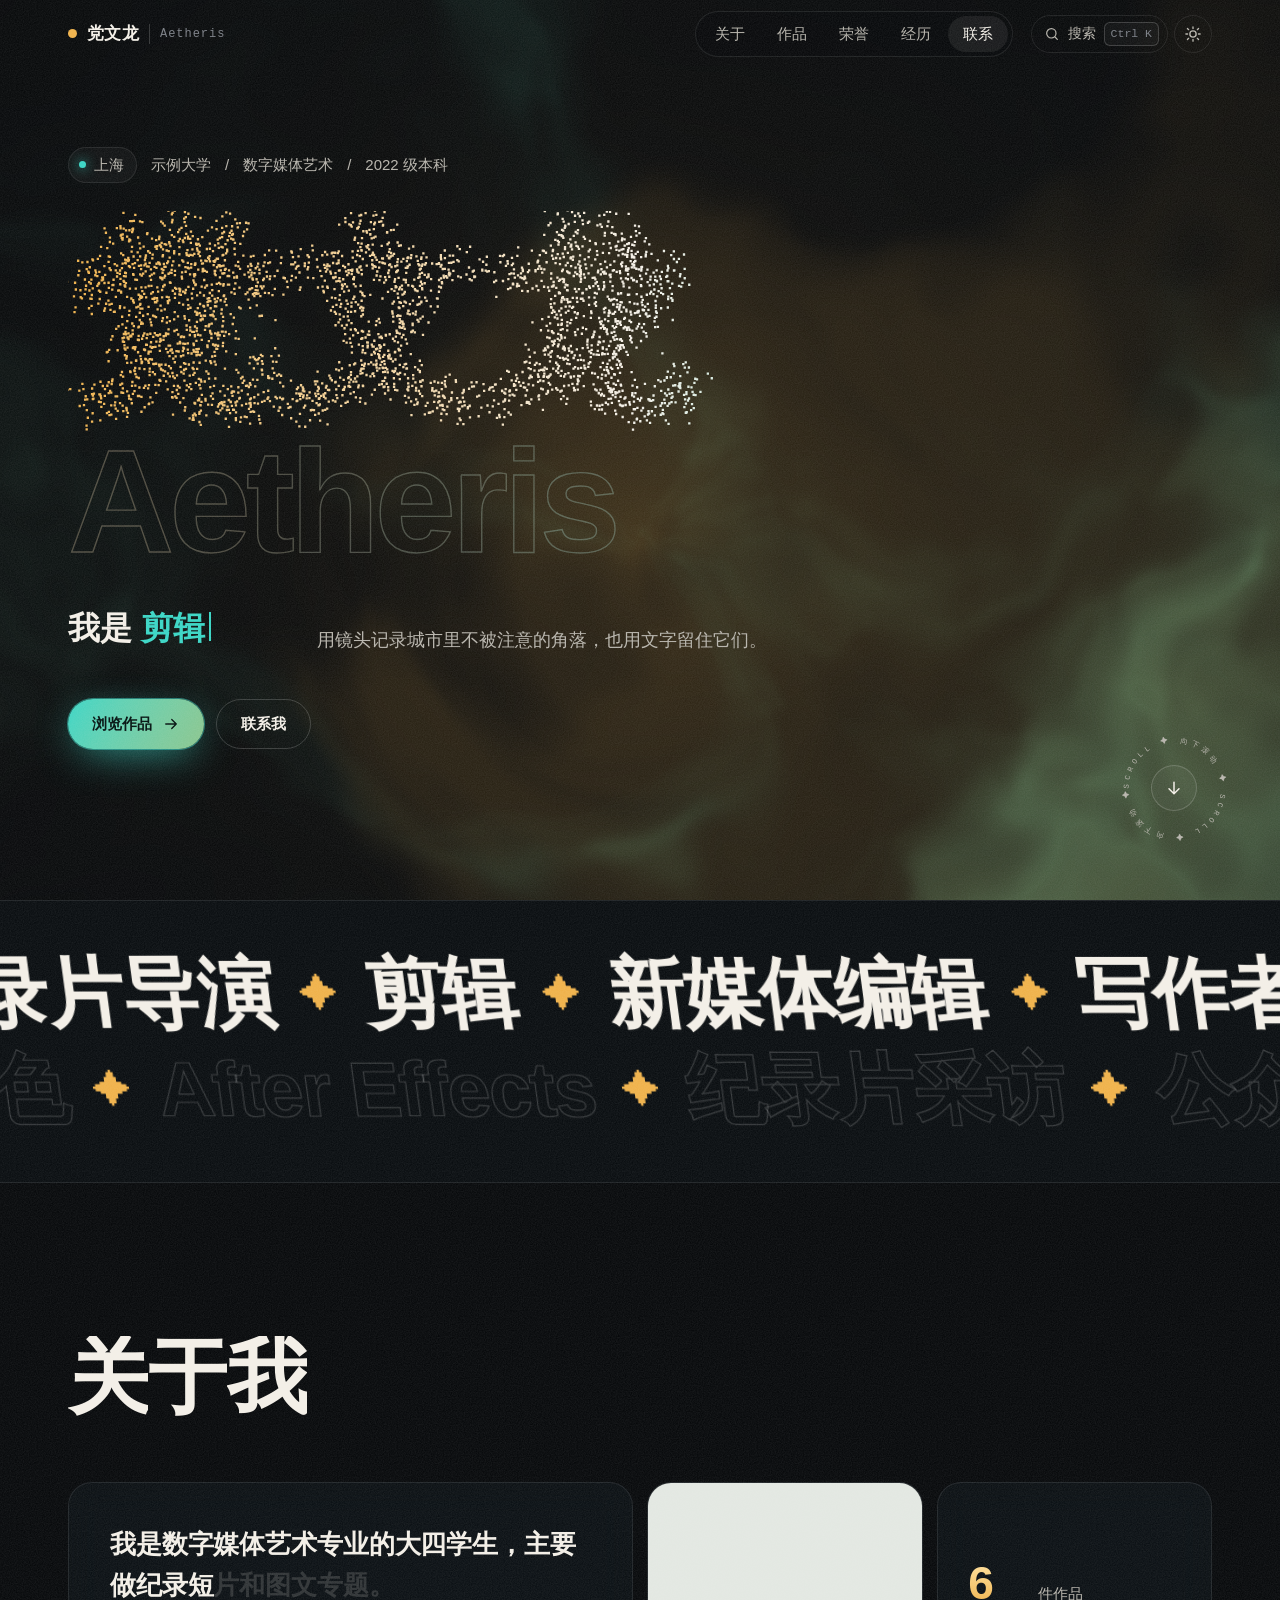
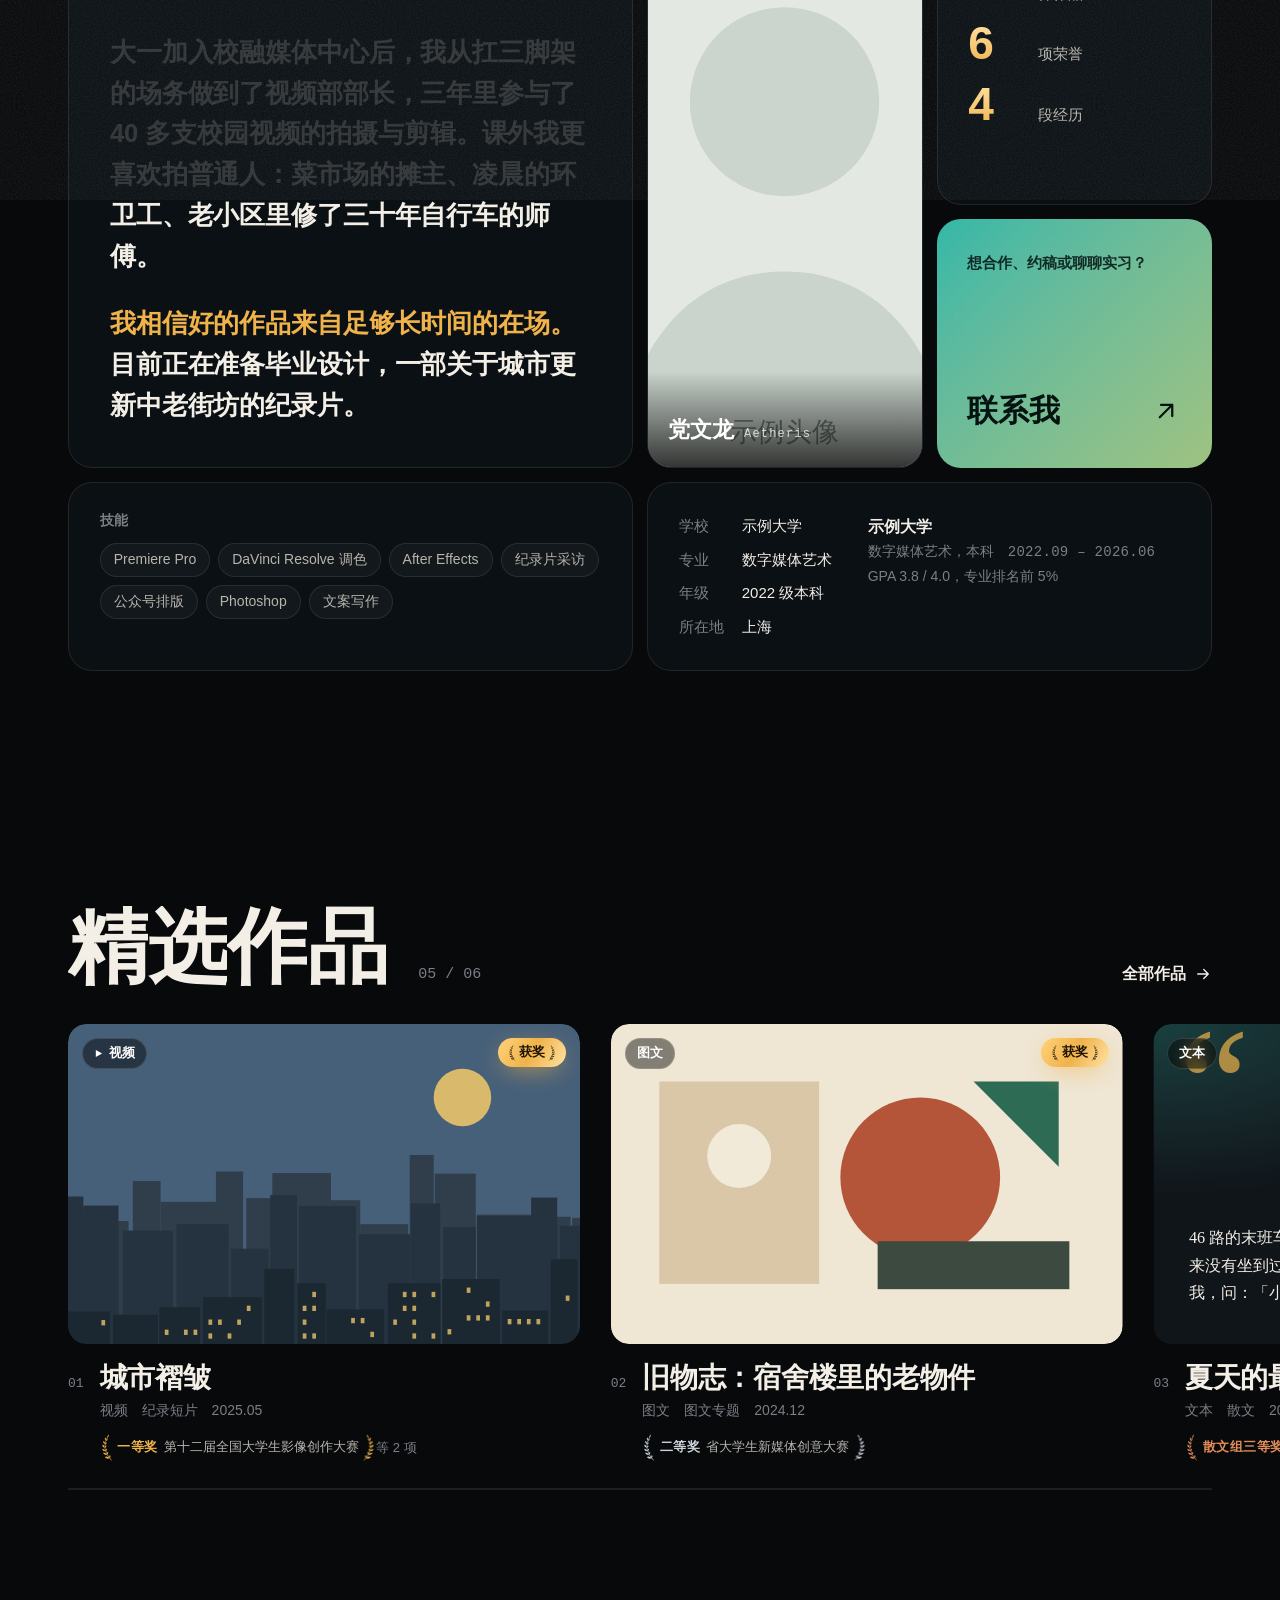
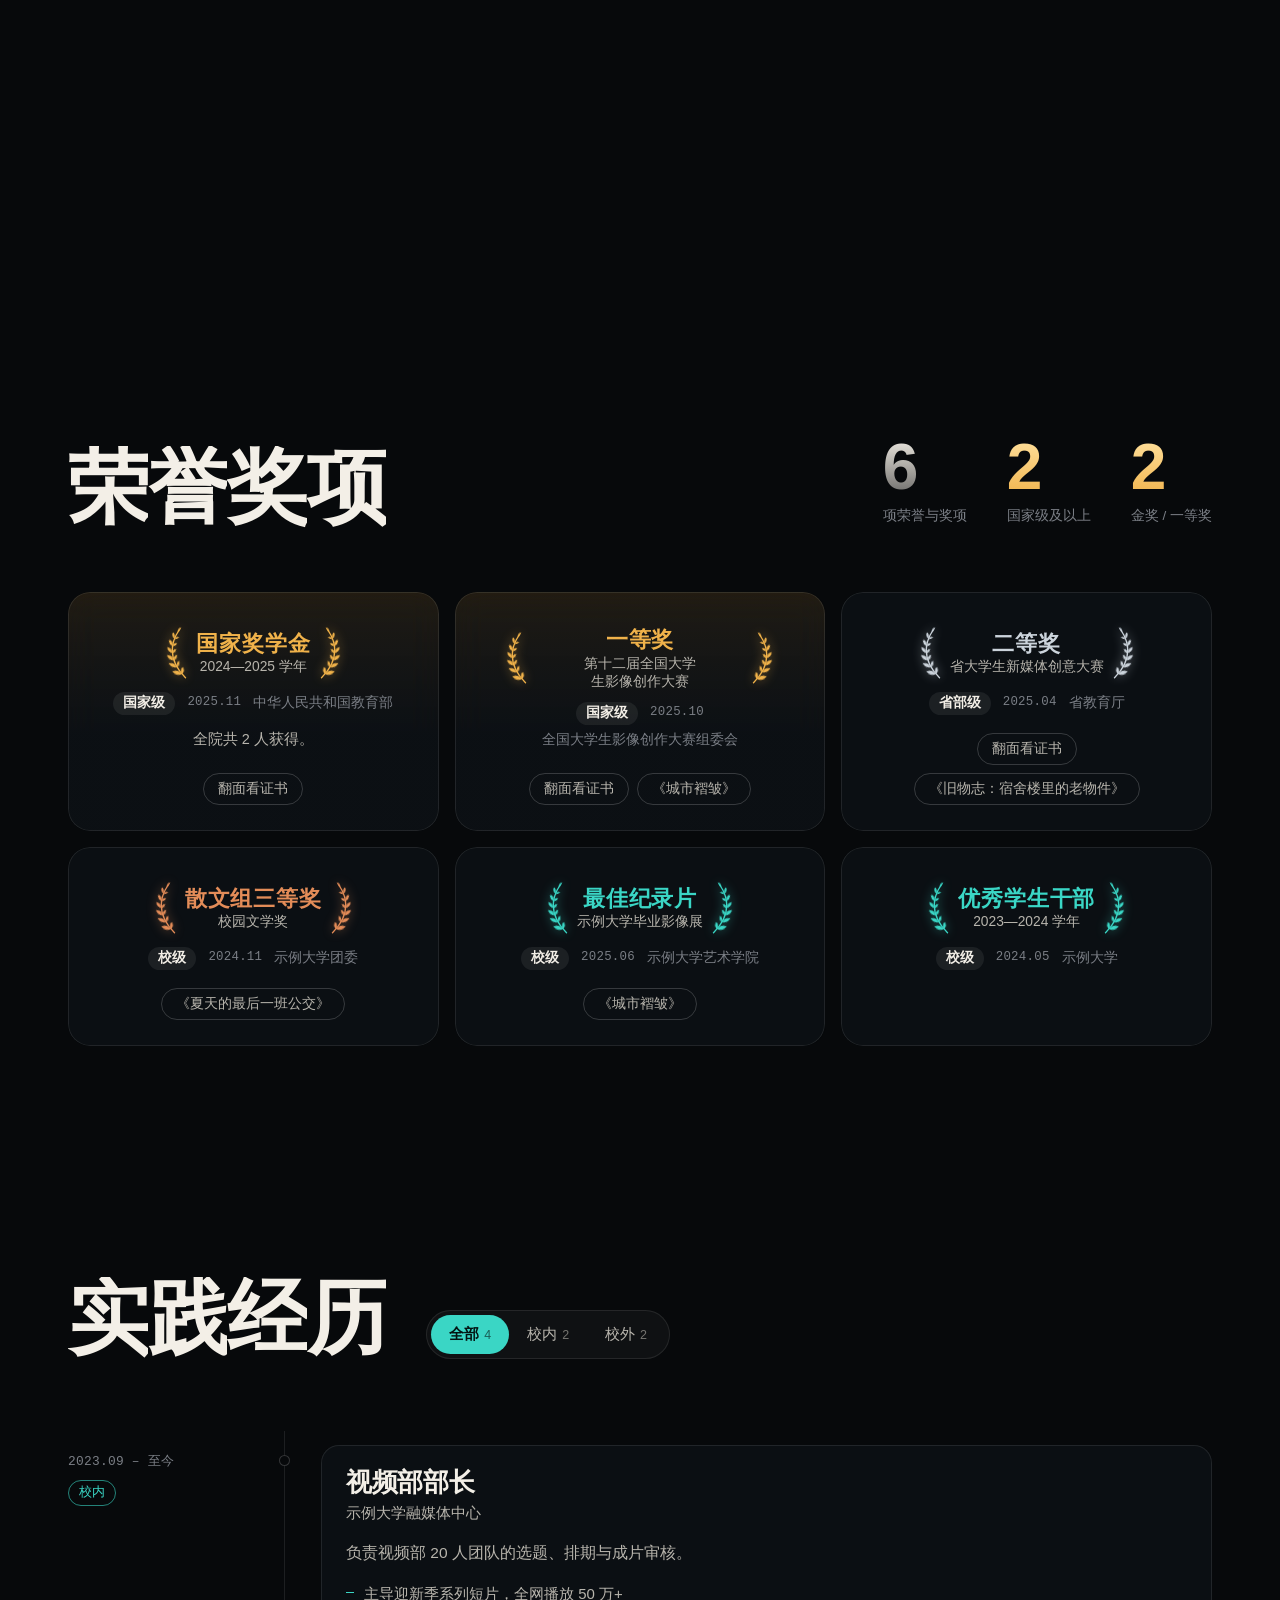
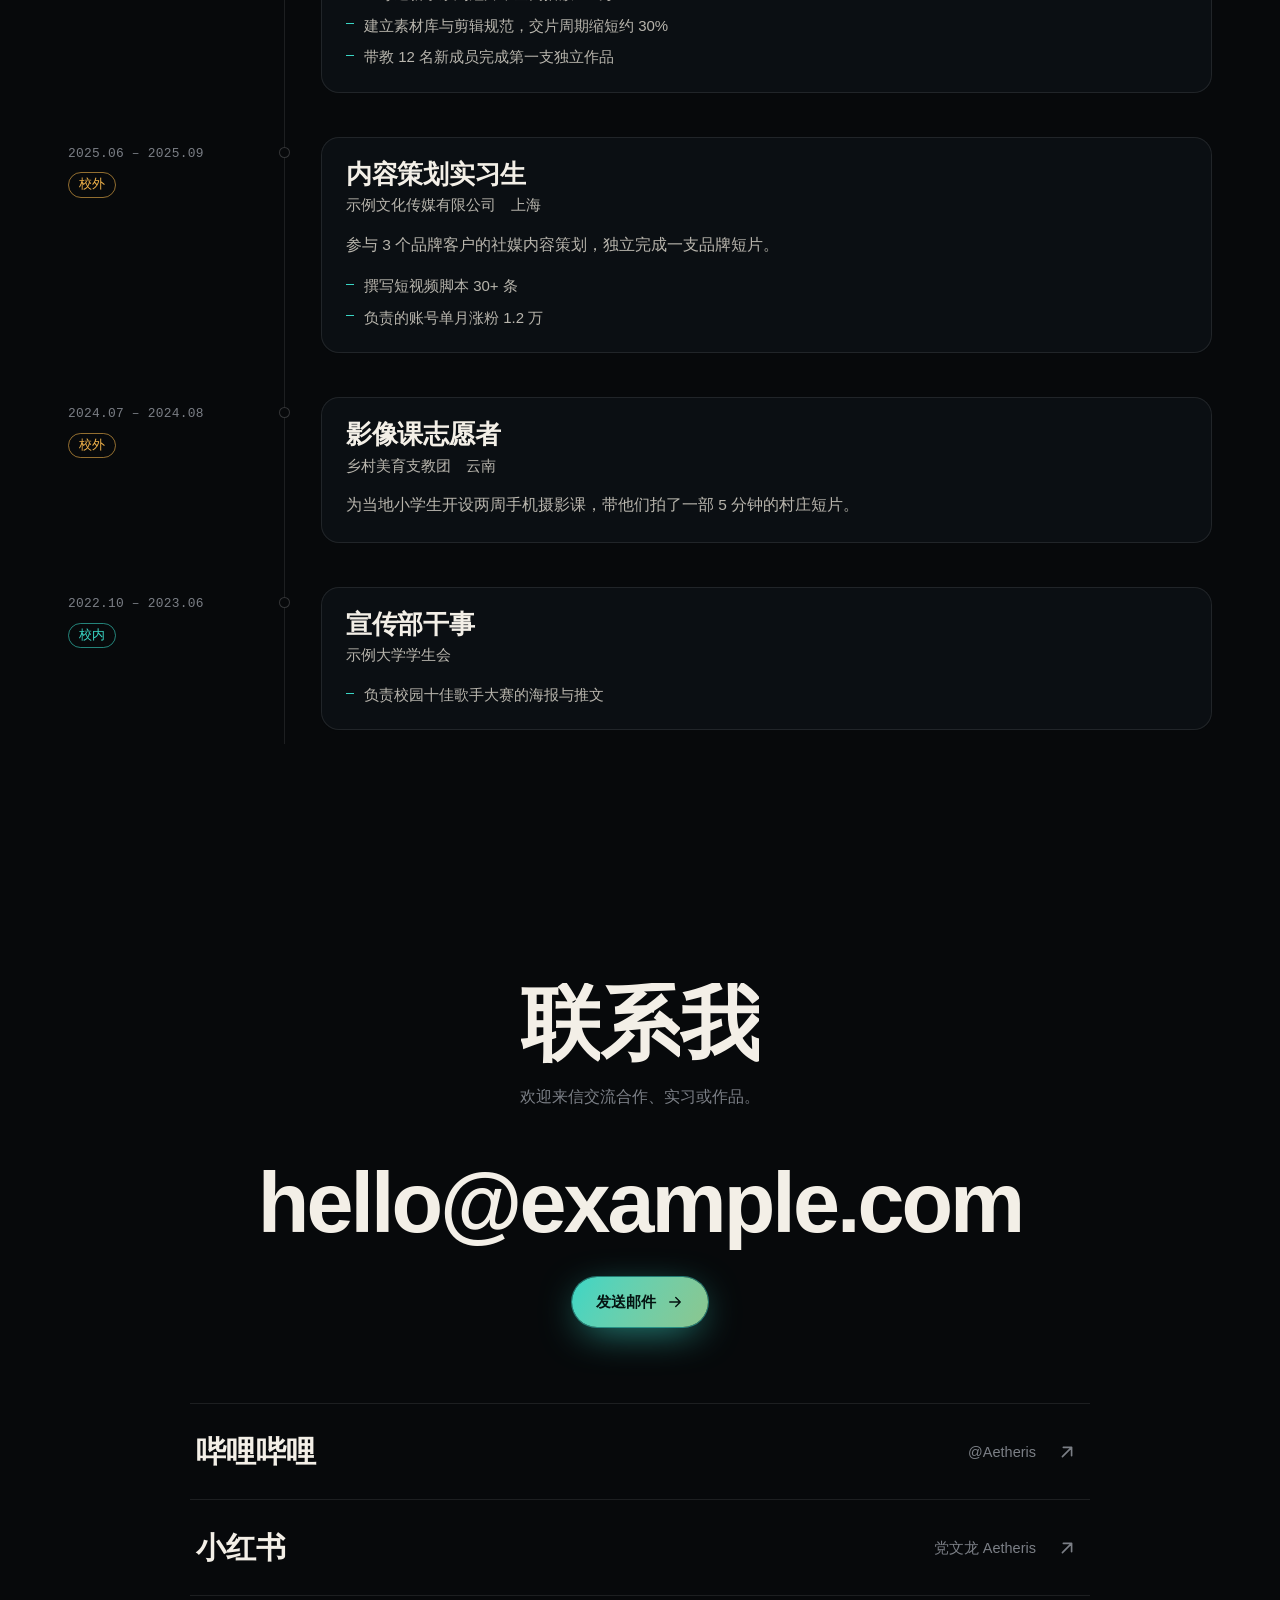
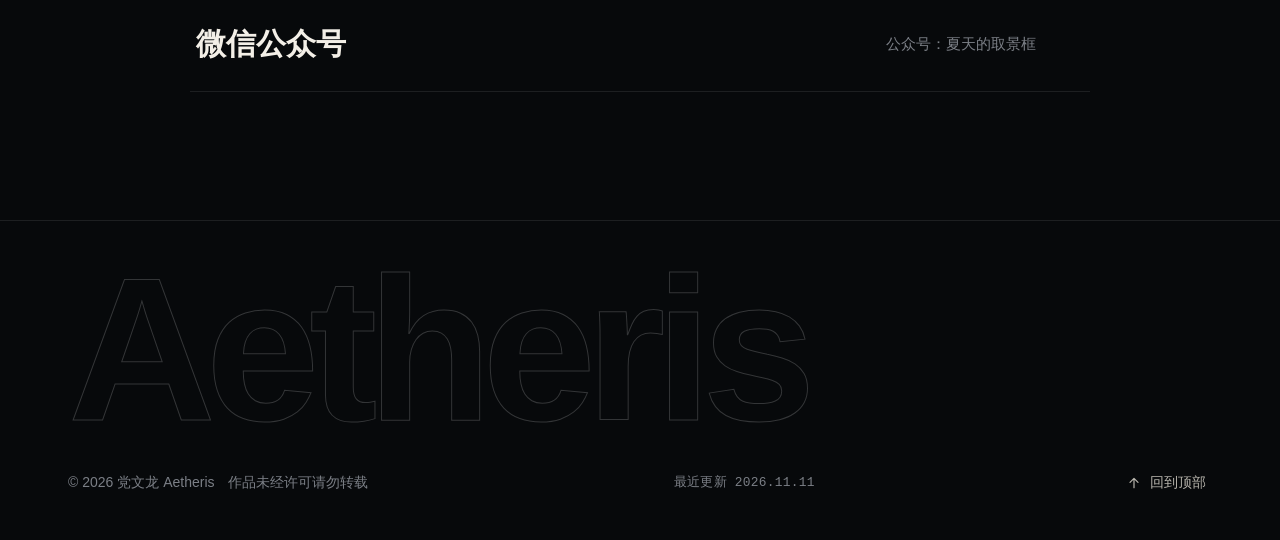
==== index.html @ f0b3eca5 "init: 朋友的作品集静态站 v3（含网页后台）" ====
<!doctype html>
<html lang="zh-CN" data-theme="dark">
<head>
  <meta charset="utf-8">
  <meta name="viewport" content="width=device-width, initial-scale=1, viewport-fit=cover">
  <meta name="color-scheme" content="dark light">
  <meta name="theme-color" content="#07090b">
  <!-- cms:meta:start -->
  <title>党文龙 Aetheris · 作品集</title>
  <meta name="description" content="党文龙（Aetheris）的个人作品集：纪录短片、图文专题与文字作品，以及获奖与实践经历。">
  <meta property="og:title" content="党文龙 Aetheris · 作品集">
  <meta property="og:description" content="党文龙（Aetheris）的个人作品集：纪录短片、图文专题与文字作品，以及获奖与实践经历。">
  <!-- cms:meta:end -->
  <link rel="icon" href="assets/img/favicon.svg" type="image/svg+xml">
  <link rel="stylesheet" href="assets/css/style.css">
  <link rel="stylesheet" href="assets/css/award.css">
  <script>try{var d=document.documentElement,t=localStorage.getItem('theme');if(t)d.dataset.theme=t;if(sessionStorage.getItem('wipe')!==null)d.classList.add('is-entering')}catch(e){}</script>
  <script type="module" src="assets/js/site.js"></script>
</head>
<body data-page="home">
  <a class="skip" href="#app">跳到正文</a>
  <canvas class="aether" aria-hidden="true"></canvas>
  <div class="spot" aria-hidden="true"></div>
  <header id="site-header" class="hd"></header>
  <main id="app"><div class="loading"><span></span></div></main>
  <footer id="site-footer" class="ft"></footer>
  <div class="wipe" aria-hidden="true"><span class="wipe__label"></span></div>
  <div class="grain" aria-hidden="true"></div>
  <noscript><p style="padding:24px;text-align:center;color:#eee">本站需要开启 JavaScript 才能显示内容。</p></noscript>
</body>
</html>
---- assets/css/style.css ----
/* assets/css/style.css — 前台样式
   视觉方向：放映厅 / 颁奖礼。深色舞台 + 「青橙调色」（--accent 青色，--gold 橙金）。
   光标所到之处有一束暖色追光，获奖麦穗会发光。
   颜色全部是变量；--accent 由 site.json 的 site.accent 覆盖。默认深色，可切换浅色。 */

:root,
:root[data-theme="dark"] {
  --bg: #07090b;
  --bg-2: #0d1115;
  --surface: rgba(255, 255, 255, .035);
  --surface-2: rgba(255, 255, 255, .07);
  --surface-solid: #10151a;
  --line: rgba(255, 255, 255, .09);
  --line-2: rgba(255, 255, 255, .18);
  --ink: #f3efe7;
  --ink-2: #b8b5ad;
  --muted: #7b7f86;
  --accent: #3ad6c5;
  --accent-ink: var(--accent);
  --on-accent: #041311;
  --gold: #f0b24a;
  --silver: #cbd3db;
  --bronze: #e38c58;
  --glow: .55;
  --grain: .07;
  color-scheme: dark;
}
:root[data-theme="light"] {
  --bg: #f2f0eb;
  --bg-2: #e8e5de;
  --surface: rgba(0, 0, 0, .03);
  --surface-2: rgba(0, 0, 0, .06);
  --surface-solid: #fbfaf7;
  --line: rgba(0, 0, 0, .1);
  --line-2: rgba(0, 0, 0, .2);
  --ink: #0d1114;
  --ink-2: #3a3f45;
  --muted: #6c7177;
  --accent-ink: color-mix(in srgb, var(--accent) 62%, #000);
  --on-accent: #041311;
  --gold: #b97c18;
  --silver: #6f7b86;
  --bronze: #ad5d2b;
  --glow: .3;
  --grain: .045;
  color-scheme: light;
}
:root {
  --display: "SF Pro Display", -apple-system, BlinkMacSystemFont, "Segoe UI Variable Display", "HarmonyOS Sans SC", "MiSans", "PingFang SC", "Microsoft YaHei UI", "Microsoft YaHei", "Noto Sans CJK SC", "Noto Sans SC", sans-serif;
  --sans: -apple-system, BlinkMacSystemFont, "Segoe UI", "HarmonyOS Sans SC", "MiSans", "PingFang SC", "Microsoft YaHei", "Noto Sans CJK SC", "Noto Sans SC", sans-serif;
  --serif: "Songti SC", "STSong", "Noto Serif CJK SC", "Noto Serif SC", "Source Han Serif SC", "SimSun", serif;
  --mono: ui-monospace, "SF Mono", "JetBrains Mono", "Cascadia Mono", Menlo, Consolas, monospace;
  --maxw: 1240px;
  --pad: clamp(18px, 4vw, 48px);
  --hd-h: 68px;
  --ease: cubic-bezier(.2, .8, .2, 1);
  --ease-io: cubic-bezier(.7, 0, .3, 1);
  --mx: 70%;
  --my: 18%;
}

*, *::before, *::after { box-sizing: border-box; }
html { -webkit-text-size-adjust: 100%; scroll-padding-top: calc(var(--hd-h) + 12px); background: var(--bg); scroll-behavior: smooth; }
body {
  margin: 0;
  min-height: 100vh;
  background: transparent; /* 背景交给 html，避免盖住下面 z-index:-1 的追光层 */
  color: var(--ink);
  font-family: var(--sans);
  font-size: 16px;
  line-height: 1.7;
  -webkit-font-smoothing: antialiased;
  overflow-x: hidden;
}
/* 追光：暖色光斑跟随光标，冷色光斑在对角呼应（青橙调色）。--mx/--my 由 fx.spotlight() 写在 .spot 上 */
.spot {
  position: fixed;
  inset: 0;
  z-index: -1;
  pointer-events: none;
  background:
    radial-gradient(640px circle at var(--mx) var(--my), color-mix(in srgb, var(--gold) calc(var(--glow) * 26%), transparent), transparent 62%),
    radial-gradient(900px circle at calc(100% - var(--mx)) calc(100% - var(--my)), color-mix(in srgb, var(--accent) calc(var(--glow) * 20%), transparent), transparent 62%);
}
img, video, canvas { max-width: 100%; display: block; }
a { color: inherit; text-decoration: none; }
button { font: inherit; color: inherit; }
h1, h2, h3, h4 { margin: 0; font-family: var(--display); line-height: 1.12; letter-spacing: -.01em; }
p { margin: 0; }
::selection { background: var(--accent); color: var(--on-accent); }
:focus-visible { outline: 2px solid var(--accent); outline-offset: 3px; border-radius: 4px; }
[hidden] { display: none !important; }
.sr-only { position: absolute; width: 1px; height: 1px; overflow: hidden; clip: rect(0 0 0 0); white-space: nowrap; }
.skip { position: fixed; left: 12px; top: -60px; z-index: 300; background: var(--ink); color: var(--bg); padding: 8px 14px; border-radius: 8px; }
.skip:focus { top: 12px; }
.mono { font-family: var(--mono); font-size: .92em; letter-spacing: .02em; }
.wrap { width: 100%; max-width: var(--maxw); margin: 0 auto; padding-left: var(--pad); padding-right: var(--pad); }

/* 胶片颗粒 */
.grain {
  position: fixed; inset: -100%; z-index: 150; pointer-events: none;
  opacity: var(--grain);
  background-image: url("data:image/svg+xml;utf8,<svg xmlns='http://www.w3.org/2000/svg' width='180' height='180'><filter id='n'><feTurbulence type='fractalNoise' baseFrequency='.85' numOctaves='3' stitchTiles='stitch'/><feColorMatrix values='0 0 0 0 1  0 0 0 0 1  0 0 0 0 1  0 0 0 1.4 -.2'/></filter><rect width='100%' height='100%' filter='url(%23n)'/></svg>");
  animation: grain 1.2s steps(6) infinite;
}
:root[data-theme="light"] .grain { filter: invert(1); }
@keyframes grain {
  0% { transform: translate(0, 0); } 20% { transform: translate(-4%, 3%); } 40% { transform: translate(3%, -5%); }
  60% { transform: translate(-6%, -2%); } 80% { transform: translate(5%, 4%); } 100% { transform: translate(0, 0); }
}

/* ---------------- 顶栏 ---------------- */
.hd {
  position: fixed; top: 0; left: 0; right: 0; z-index: 60;
  transition: transform .45s var(--ease), background-color .3s, border-color .3s;
  border-bottom: 1px solid transparent;
}
.hd.is-scrolled { background: color-mix(in srgb, var(--bg) 72%, transparent); backdrop-filter: blur(16px) saturate(1.4); -webkit-backdrop-filter: blur(16px) saturate(1.4); border-bottom-color: var(--line); }
.hd.is-hidden { transform: translateY(-100%); }
.hd__in { height: var(--hd-h); display: flex; align-items: center; gap: 18px; }
.brand { display: inline-flex; align-items: center; gap: 10px; font-family: var(--display); font-weight: 800; font-size: 17px; letter-spacing: .02em; }
.brand__en { font-family: var(--mono); font-weight: 500; font-size: 12px; letter-spacing: .08em; color: var(--muted); padding-left: 10px; border-left: 1px solid var(--line-2); }
@media (max-width: 420px) { .brand__en { display: none; } }
.brand__dot { width: 9px; height: 9px; border-radius: 50%; background: var(--gold); box-shadow: 0 0 0 0 color-mix(in srgb, var(--gold) 70%, transparent); animation: rec 2s infinite; }
@keyframes rec { 70% { box-shadow: 0 0 0 9px transparent; } 100% { box-shadow: 0 0 0 0 transparent; } }
.nav { position: relative; margin-left: auto; display: flex; gap: 2px; padding: 4px; border-radius: 999px; border: 1px solid var(--line); background: color-mix(in srgb, var(--bg) 40%, transparent); }
.nav a { position: relative; z-index: 1; padding: 6px 15px; border-radius: 999px; font-size: 14.5px; color: var(--ink-2); transition: color .25s; }
.nav a:hover, .nav a.is-hot { color: var(--ink); }
.nav a[aria-current="page"], .nav a[aria-current="true"] { color: var(--ink); }
.nav__pill { position: absolute; z-index: 0; top: 4px; bottom: 4px; left: 0; width: 0; border-radius: 999px; background: var(--surface-2); transition: transform .4s var(--ease), width .4s var(--ease), opacity .2s; opacity: 0; }
.hd__tools { display: flex; align-items: center; gap: 6px; }
.kbtn { display: inline-flex; align-items: center; gap: 8px; height: 38px; padding: 0 8px 0 12px; border-radius: 999px; border: 1px solid var(--line); background: none; cursor: pointer; color: var(--ink-2); font-size: 14px; transition: border-color .2s, color .2s; }
.kbtn:hover { border-color: var(--line-2); color: var(--ink); }
.kbtn svg { width: 16px; height: 16px; }
kbd { font-family: var(--mono); font-size: 11.5px; padding: 1px 6px; border-radius: 6px; border: 1px solid var(--line-2); color: var(--muted); background: var(--surface); }
.icon-btn { width: 38px; height: 38px; display: grid; place-items: center; border: 1px solid var(--line); border-radius: 50%; background: none; cursor: pointer; color: var(--ink-2); transition: border-color .2s, color .2s; }
.icon-btn:hover { border-color: var(--line-2); color: var(--ink); }
.icon-btn svg { width: 18px; height: 18px; }
.nav-toggle { display: none; }
.progress { position: absolute; left: 0; right: 0; bottom: -1px; height: 2px; pointer-events: none; }
.progress span { display: block; height: 100%; transform-origin: 0 50%; transform: scaleX(var(--sp, 0)); background: linear-gradient(90deg, var(--accent), var(--gold)); }
.preview-bar { position: fixed; left: 50%; bottom: 18px; transform: translateX(-50%); z-index: 70; padding: 8px 16px; border-radius: 999px; background: var(--gold); color: #1a1205; font-size: 13.5px; font-weight: 700; box-shadow: 0 10px 40px rgba(0, 0, 0, .35); }

@media (max-width: 860px) {
  .nav-toggle { display: grid; }
  .kbtn span, .kbtn kbd { display: none; }
  .kbtn { width: 38px; padding: 0; justify-content: center; }
  .hd__tools { margin-left: auto; }
  .nav {
    position: fixed; inset: 0; z-index: -1; margin: 0; border: 0; border-radius: 0;
    flex-direction: column; justify-content: center; gap: 4px; padding: 80px var(--pad) 40px;
    background: color-mix(in srgb, var(--bg) 94%, transparent); backdrop-filter: blur(20px); -webkit-backdrop-filter: blur(20px);
    clip-path: circle(0 at calc(100% - 40px) 34px); transition: clip-path .6s var(--ease-io); visibility: hidden;
  }
  .nav.open { clip-path: circle(150% at calc(100% - 40px) 34px); visibility: visible; }
  .nav a { font-family: var(--display); font-weight: 800; font-size: clamp(36px, 10vw, 56px); padding: 6px 0; color: var(--ink); opacity: 0; transform: translateY(24px); transition: opacity .5s, transform .6s var(--ease); }
  .nav.open a { opacity: 1; transform: none; transition-delay: calc(.12s + var(--i, 0) * 60ms); }
  .nav__pill { display: none; }
}

/* ---------------- 按钮 ---------------- */
.btn {
  position: relative; display: inline-flex; align-items: center; gap: 10px;
  height: 50px; padding: 0 24px; border-radius: 999px; border: 1px solid var(--line-2);
  font-weight: 700; font-size: 15px; background: none; cursor: pointer; isolation: isolate; overflow: hidden;
  transition: border-color .3s, color .3s, transform .5s var(--ease);
}
.btn::before { content: ""; position: absolute; inset: 0; z-index: -1; background: var(--ink); transform: translateY(101%); transition: transform .45s var(--ease); border-radius: inherit; }
.btn:hover { color: var(--bg); border-color: var(--ink); }
.btn:hover::before { transform: none; }
.btn svg { width: 18px; height: 18px; transition: transform .4s var(--ease); }
.btn:hover svg { transform: translateX(3px); }
.btn--glow { border: 0; color: var(--on-accent); background: linear-gradient(120deg, var(--accent), color-mix(in srgb, var(--accent) 55%, var(--gold))); box-shadow: 0 0 0 1px color-mix(in srgb, var(--accent) 50%, transparent), 0 10px 40px -10px color-mix(in srgb, var(--accent) 80%, transparent); }
.btn--glow::before { background: var(--ink); }
.btn--glow:hover { color: var(--bg); }
.btn--sm { height: 38px; padding: 0 16px; font-size: 14px; font-weight: 600; }

.chips { list-style: none; margin: 0; padding: 0; display: flex; flex-wrap: wrap; gap: 8px; }
.chips li { padding: 4px 13px; border: 1px solid var(--line); border-radius: 999px; font-size: 14px; color: var(--ink-2); background: var(--surface); transition: border-color .25s, color .25s, transform .3s var(--ease); }
.chips li:hover { border-color: var(--accent); color: var(--ink); transform: translateY(-2px); }

.link-arrow { display: inline-flex; align-items: center; gap: 8px; font-weight: 700; color: var(--ink); }
.link-arrow svg { width: 18px; height: 18px; transition: transform .35s var(--ease); }
.link-arrow:hover svg { transform: translateX(4px); }
.link-arrow:hover { color: var(--accent-ink); }

/* ---------------- 标题与揭示动画 ---------------- */
.h2 { font-size: clamp(40px, 6.4vw, 92px); font-weight: 900; letter-spacing: -.03em; line-height: 1; }
.display { font-size: clamp(52px, 10vw, 150px); font-weight: 900; letter-spacing: -.04em; line-height: .95; }
.split .ch { display: inline-block; transform: translateY(105%); opacity: 0; transition: transform .9s var(--ease), opacity .9s var(--ease); transition-delay: calc(var(--i) * 35ms); }
.split .ln { display: inline-block; overflow: hidden; vertical-align: top; padding-bottom: .06em; margin-bottom: -.06em; }
.split.is-in .ch { transform: none; opacity: 1; }
[data-reveal] { opacity: 0; transform: translateY(28px); transition: opacity .9s var(--ease), transform .9s var(--ease); transition-delay: var(--d, 0s); }
[data-reveal].is-in { opacity: 1; transform: none; }
/* 封面图：幕布式揭开 + 缩放回位 */
[data-reveal-img] { clip-path: inset(0 0 100% 0 round var(--r, 16px)); }
[data-reveal-img].is-in { clip-path: inset(0 0 0 0 round var(--r, 16px)); }
[data-reveal-img]:not(.is-in) > img { transform: scale(1.3) !important; }
[data-reveal-img] > img { transition: transform 1.4s var(--ease) !important; }

.sec { position: relative; padding-top: clamp(80px, 12vw, 160px); padding-bottom: clamp(40px, 6vw, 80px); }
.sec__hd { display: flex; align-items: flex-end; flex-wrap: wrap; gap: 20px 40px; margin-bottom: clamp(36px, 5vw, 64px); }
.sec__sub { color: var(--muted); font-size: 15px; max-width: 30em; }

/* ---------------- 首屏 ---------------- */
.hero { position: relative; min-height: 100svh; display: flex; flex-direction: column; justify-content: center; padding-top: calc(var(--hd-h) + 24px); padding-bottom: 96px; }
.hero__kicker { display: flex; flex-wrap: wrap; align-items: center; gap: 6px 14px; color: var(--ink-2); font-size: 15px; }
.hero__kicker .live { display: inline-flex; align-items: center; gap: 8px; padding: 4px 12px 4px 10px; border-radius: 999px; border: 1px solid var(--line); background: var(--surface); }
.hero__kicker .live::before { content: ""; width: 7px; height: 7px; border-radius: 50%; background: var(--accent); box-shadow: 0 0 12px var(--accent); }
.hero__name { position: relative; margin: clamp(14px, 2.4vw, 28px) 0 0; height: clamp(120px, 18vw, 260px); transform: scale(calc(1 + var(--hp, 0) * .12)); transform-origin: 0 100%; }
.hero__canvas { position: absolute; inset: 0; width: 100%; height: 100%; touch-action: pan-y; }
.hero__fallback {
  display: flex; align-items: center; height: 100%;
  font-family: var(--display); font-weight: 900; font-size: clamp(100px, 16vw, 230px); line-height: 1; letter-spacing: -.04em;
  background: linear-gradient(100deg, var(--gold), var(--ink) 45%, var(--accent));
  -webkit-background-clip: text; background-clip: text; -webkit-text-fill-color: transparent;
  white-space: nowrap;
}
.hero.has-canvas .hero__fallback { visibility: hidden; }
.hero__row { display: grid; grid-template-columns: minmax(0, auto) minmax(0, 1fr); align-items: end; gap: 16px 48px; max-width: 980px; }
.hero__role { font-family: var(--display); font-size: clamp(22px, 2.6vw, 32px); font-weight: 700; white-space: nowrap; }
.role-rot { color: var(--accent-ink); display: inline-block; min-width: 4em; }
.role-rot::after { content: ""; display: inline-block; width: 2px; height: .9em; margin-left: 4px; vertical-align: -.08em; background: currentColor; animation: caret 1s steps(1) infinite; }
@keyframes caret { 50% { opacity: 0; } }
.hero__tagline { color: var(--ink-2); font-size: clamp(16px, 1.4vw, 19px); max-width: 30em; }
.hero__cta { display: flex; flex-wrap: wrap; gap: 12px; margin-top: clamp(28px, 4vw, 44px); }
  position: absolute; right: var(--pad); bottom: clamp(80px, 12vh, 140px);
  width: clamp(150px, 17vw, 230px); aspect-ratio: 1; border-radius: 50%; display: grid; place-items: center;
}
@keyframes spin { to { transform: rotate(360deg); } }
.hero__stage { transform: translateY(calc(var(--hp, 0) * -70px)); opacity: calc(1 - var(--hp, 0) * 1.2); will-change: transform, opacity; }
.hero__en { margin: clamp(-6px, -.6vw, 0px) 0 clamp(18px, 2.6vw, 34px); font-family: var(--display); font-weight: 900; font-size: clamp(58px, 11.5vw, 184px); line-height: .9; letter-spacing: -.035em; white-space: nowrap; }
@property --t { syntax: '<number>'; inherits: true; initial-value: 0; }
.prox { display: inline-flex; }
.prox .l {
  --c: color-mix(in srgb, var(--gold), var(--accent) calc(var(--i) * 13%));
  display: inline-block;
  color: color-mix(in srgb, var(--c) calc(var(--t, 0) * 100%), transparent);
  -webkit-text-stroke: 1.4px color-mix(in srgb, var(--c) calc(var(--t, 0) * 100%), var(--line-2));
  transform: translateY(calc(var(--t, 0) * -.1em)) scale(calc(1 + var(--t, 0) * .08));
  filter: drop-shadow(0 0 calc(var(--t, 0) * 26px) color-mix(in srgb, var(--c) 70%, transparent));
  transition: color .25s, -webkit-text-stroke-color .25s, transform .35s var(--ease), filter .35s;
}
.prox.is-wave .l { animation: prox-wave 4s ease-in-out infinite; animation-delay: calc(var(--i) * .14s); }
@keyframes prox-wave { 0%, 55%, 100% { --t: 0; } 22% { --t: 1; } }
.scroll-ring { position: absolute; right: var(--pad); bottom: clamp(28px, 6vh, 64px); width: clamp(104px, 9vw, 132px); aspect-ratio: 1; display: grid; place-items: center; border-radius: 50%; opacity: calc(1 - var(--hp, 0) * 2); }
.scroll-ring__txt { position: absolute; inset: 0; width: 100%; height: 100%; animation: spin 18s linear infinite; color: var(--ink-2); }
.scroll-ring__txt text { font-family: var(--mono); font-size: 13px; letter-spacing: 2px; fill: currentColor; }
.scroll-ring:hover .scroll-ring__txt { animation-duration: 5s; color: var(--gold); }
.scroll-ring__arrow { width: 46px; height: 46px; border-radius: 50%; display: grid; place-items: center; border: 1px solid var(--line-2); background: var(--surface); transition: background .3s, color .3s, transform .5s var(--ease); }
.scroll-ring__arrow svg { width: 20px; height: 20px; animation: bob 1.8s var(--ease-io) infinite; }
.scroll-ring:hover .scroll-ring__arrow { background: var(--accent); color: var(--on-accent); transform: scale(1.1); }
@keyframes bob { 50% { transform: translateY(4px); } }

/* WebGL 流光背景：启用时取代 .spot */
.aether { position: fixed; inset: 0; z-index: -2; width: 100%; height: 100%; pointer-events: none; opacity: 0; transition: opacity 1.6s ease; }
html.has-aether .aether { opacity: 1; }
html.has-aether .spot { display: none; }
@media (max-width: 900px) {
  .hero { padding-bottom: 150px; }
  .hero__row { grid-template-columns: 1fr; }
  .hero__scroll { display: none; }
  .scroll-ring { right: auto; left: var(--pad); width: 100px; }
}

/* ---------------- 跑马灯 ---------------- */
.marquee { padding: clamp(28px, 4vw, 48px) 0; border-top: 1px solid var(--line); border-bottom: 1px solid var(--line); overflow: hidden; background: color-mix(in srgb, var(--bg-2) 60%, transparent); }
.marquee__row { display: flex; white-space: nowrap; will-change: transform; }
.marquee__row + .marquee__row { margin-top: 8px; }
.marquee__track { display: flex; align-items: center; flex: none; }
.mq { font-family: var(--display); font-weight: 900; font-size: clamp(34px, 6vw, 84px); line-height: 1.15; letter-spacing: -.02em; padding: 0 .35em; transition: color .3s; }
.mq--outline { color: transparent; -webkit-text-stroke: 1.2px var(--line-2); }
.mq--outline:hover { -webkit-text-stroke-color: var(--accent); }
.mq-star { color: var(--gold); font-size: clamp(20px, 3vw, 40px); }

/* ---------------- 关于：便当格 ---------------- */
.bento { display: grid; grid-template-columns: repeat(4, minmax(0, 1fr)); grid-template-areas: "bio bio photo stats" "bio bio photo cta" "skills skills edu edu"; gap: 14px; }
.tile { position: relative; border-radius: 24px; border: 1px solid var(--line); background: color-mix(in srgb, var(--surface-solid) 62%, transparent); backdrop-filter: blur(18px) saturate(1.3); -webkit-backdrop-filter: blur(18px) saturate(1.3); padding: clamp(20px, 2.4vw, 32px); overflow: hidden; isolation: isolate; transition: border-color .4s, transform .6s var(--ease), background .4s; }
.tile:hover { border-color: var(--line-2); }
.tile h3 { font-size: 14px; font-family: var(--sans); font-weight: 600; color: var(--muted); margin-bottom: 14px; }
.tile--bio { grid-area: bio; padding: clamp(24px, 3.2vw, 44px); }
.tile--photo { grid-area: photo; margin: 0; padding: 0; min-height: 320px; }
.tile--photo img { position: absolute; inset: 0; width: 100%; height: 100%; object-fit: cover; transform: scale(1.04); transition: transform 1.2s var(--ease), filter .6s; filter: saturate(.9); }
.tile--photo:hover img { transform: scale(1.12); filter: saturate(1.1); }
.tile--photo figcaption { position: absolute; left: 0; right: 0; bottom: 0; padding: 40px 20px 18px; background: linear-gradient(transparent, rgba(0, 0, 0, .75)); color: #fff; display: flex; align-items: baseline; gap: 10px; }
.tile--photo figcaption b { font-family: var(--display); font-size: 22px; font-weight: 900; }
.tile--photo figcaption span { font-family: var(--mono); font-size: 12px; letter-spacing: .1em; opacity: .75; }
.tile--stats { grid-area: stats; display: grid; align-content: center; gap: 14px; }
.tile--stats div { display: flex; align-items: baseline; gap: 10px; }
.tile--stats b { font-family: var(--display); font-weight: 900; font-size: clamp(36px, 3.6vw, 52px); line-height: 1; letter-spacing: -.03em; background: linear-gradient(180deg, #ffe2a0, var(--gold)); -webkit-background-clip: text; background-clip: text; -webkit-text-fill-color: transparent; min-width: 1.3em; }
.tile--stats span { color: var(--ink-2); font-size: 14.5px; }
.tile--cta { grid-area: cta; display: flex; flex-direction: column; justify-content: space-between; gap: 18px; background: linear-gradient(135deg, color-mix(in srgb, var(--accent) 85%, transparent), color-mix(in srgb, var(--accent) 45%, var(--gold))); color: var(--on-accent); border: 0; }
.tile--cta span { font-size: 15px; font-weight: 600; opacity: .85; }
.tile--cta b { display: flex; align-items: center; justify-content: space-between; font-family: var(--display); font-size: clamp(24px, 2.4vw, 32px); font-weight: 900; }
.tile--cta b svg { width: 30px; height: 30px; transition: transform .5s var(--ease); }
.tile--cta:hover { transform: translateY(-4px); }
.tile--cta:hover b svg { transform: rotate(45deg); }
.tile--skills { grid-area: skills; }
.tile--edu { grid-area: edu; display: grid; grid-template-columns: auto 1fr; gap: 20px 36px; align-content: start; }
.facts { display: grid; grid-template-columns: max-content 1fr; gap: 8px 18px; margin: 0; font-size: 15px; }
.facts dt { color: var(--muted); }
.facts dd { margin: 0; }
.edu { list-style: none; margin: 0; padding: 0; display: grid; gap: 14px; }
.edu b { display: block; }
.edu span { display: block; color: var(--muted); font-size: 14px; }
.edu span .mono { display: inline; }
.bio { font-family: var(--display); font-size: clamp(20px, 2vw, 29px); line-height: 1.6; font-weight: 600; letter-spacing: -.005em; }
.bio p + p { margin-top: 1em; }
.bio strong { color: var(--gold); font-weight: 800; }
.bio .ch { opacity: clamp(.16, calc((var(--p, 1) - var(--i)) * 14 + .16), 1); transition: opacity .15s linear; }
@media (max-width: 1000px) {
  .bento { grid-template-columns: repeat(2, minmax(0, 1fr)); grid-template-areas: "bio bio" "photo stats" "photo cta" "skills skills" "edu edu"; }
}
@media (max-width: 600px) {
  .bento { grid-template-columns: 1fr; grid-template-areas: "bio" "photo" "stats" "cta" "skills" "edu"; }
  .tile--photo { min-height: 360px; }
  .tile--edu { grid-template-columns: 1fr; }
}

/* ---------------- 作品胶片带（横向滚动） ---------------- */
.reel { position: relative; padding-top: clamp(80px, 12vw, 160px); }
.reel__sticky { position: relative; }
.reel.is-pinned .reel__sticky { position: sticky; top: 0; height: 100vh; display: flex; flex-direction: column; justify-content: center; overflow: hidden; }
.reel.is-pinned { padding-top: 0; }
.reel__hd { display: flex; align-items: flex-end; flex-wrap: wrap; gap: 16px 32px; margin-bottom: clamp(24px, 4vh, 48px); }
.reel__hd .link-arrow { margin-left: auto; }
.reel__count { font-family: var(--mono); color: var(--muted); font-size: 15px; }
.reel__track { display: flex; gap: clamp(18px, 2.4vw, 36px); padding: 0 var(--pad); padding-left: max(var(--pad), calc((100vw - var(--maxw)) / 2 + var(--pad))); will-change: transform; }
.reel:not(.is-pinned) .reel__track { overflow-x: auto; scroll-snap-type: x mandatory; scrollbar-width: none; padding-bottom: 8px; }
.reel:not(.is-pinned) .reel__track::-webkit-scrollbar { display: none; }
.reel__bar { margin-top: clamp(20px, 3vh, 36px); }
.reel__bar > div { position: relative; height: 2px; background: var(--line); border-radius: 2px; overflow: hidden; }
.reel__bar span { position: absolute; inset: 0; transform-origin: 0 50%; transform: scaleX(var(--rp, 0)); background: linear-gradient(90deg, var(--accent), var(--gold)); }
.reel:not(.is-pinned) .reel__bar { display: none; }

.rcard { flex: none; width: clamp(290px, 40vw, 600px); scroll-snap-align: start; display: block; }
.rcard__media { --r: 18px; position: relative; aspect-ratio: 16 / 10; border-radius: var(--r); overflow: hidden; background: var(--surface-solid); transform-style: preserve-3d; transition: transform .6s var(--ease), box-shadow .6s var(--ease), clip-path 1.3s var(--ease-io); box-shadow: 0 0 0 1px var(--line); }
.rcard:hover .rcard__media { box-shadow: 0 0 0 1px var(--line-2), 0 40px 80px -30px rgba(0, 0, 0, .7); }
.rcard__media > img { width: 100%; height: 100%; object-fit: cover; transform: scale(1.04); transition: transform 1s var(--ease); }
.rcard:hover .rcard__media > img { transform: scale(1.1); }
.rcard__info { display: grid; grid-template-columns: auto 1fr; gap: 4px 16px; padding-top: 18px; align-items: baseline; }
.rcard__no { font-family: var(--mono); color: var(--muted); font-size: 13px; }
.rcard__info h3 { font-size: clamp(22px, 2.2vw, 30px); font-weight: 800; transition: color .3s; }
.rcard:hover h3 { color: var(--accent-ink); }
.rcard__meta { grid-column: 2; color: var(--muted); font-size: 14px; display: flex; flex-wrap: wrap; gap: 4px 14px; }
.rcard__award { grid-column: 2; margin-top: 6px; min-width: 0; }
.rcard--end { width: clamp(240px, 26vw, 380px); display: grid; place-items: center; }
.endlink { display: grid; place-items: center; align-content: center; gap: 10px; aspect-ratio: 1; width: 100%; max-width: 300px; border-radius: 50%; border: 1px solid var(--line-2); text-align: center; transition: background .4s, color .4s, border-color .4s; }
.endlink b { font-family: var(--display); font-size: clamp(22px, 2.4vw, 30px); font-weight: 800; }
.endlink span { color: var(--muted); font-size: 14px; }
.endlink:hover { background: var(--accent); color: var(--on-accent); border-color: var(--accent); }
.endlink:hover span { color: inherit; }

/* 卡片公共：类型标签、获奖角标、光泽、无封面占位 */
.badge-type { position: absolute; left: 14px; top: 14px; z-index: 2; display: inline-flex; align-items: center; gap: 6px; padding: 4px 11px; border-radius: 999px; font-size: 12.5px; font-weight: 700; color: #fff; background: rgba(0, 0, 0, .45); backdrop-filter: blur(8px); -webkit-backdrop-filter: blur(8px); border: 1px solid rgba(255, 255, 255, .14); }
.badge-type svg { width: 9px; height: 9px; }
.badge-award { position: absolute; right: 14px; top: 14px; z-index: 2; display: inline-flex; align-items: center; gap: 3px; padding: 4px 10px; border-radius: 999px; font-size: 12.5px; font-weight: 800; color: #1c1304; background: linear-gradient(120deg, #ffd27a, var(--gold) 50%, #ffe3a3); box-shadow: 0 6px 24px -6px color-mix(in srgb, var(--gold) 80%, transparent); }
.badge-award svg { width: 8px; height: 16px; color: #1c1304; overflow: visible; }
.badge-award svg:last-of-type { transform: scaleX(-1); }
.glare { position: absolute; inset: 0; z-index: 1; pointer-events: none; opacity: 0; transition: opacity .4s; background: radial-gradient(500px circle at var(--gx, 50%) var(--gy, 50%), rgba(255, 255, 255, .22), transparent 45%); mix-blend-mode: overlay; }
[data-tilt]:hover .glare { opacity: 1; }
.play { position: absolute; left: 50%; top: 50%; z-index: 2; width: 64px; height: 64px; margin: -32px 0 0 -32px; border-radius: 50%; display: grid; place-items: center; background: rgba(255, 255, 255, .14); backdrop-filter: blur(10px); -webkit-backdrop-filter: blur(10px); border: 1px solid rgba(255, 255, 255, .3); color: #fff; opacity: 0; transform: scale(.7); transition: opacity .4s, transform .5s var(--ease); }
.play svg { width: 20px; height: 20px; margin-left: 3px; }
a:hover .play { opacity: 1; transform: none; }
.tcover { position: absolute; inset: 0; container-type: size; padding: clamp(18px, 3vw, 36px); padding-top: 52px; display: flex; flex-direction: column; justify-content: flex-end; background: radial-gradient(120% 90% at 0% 0%, color-mix(in srgb, var(--accent) 22%, var(--surface-solid)), var(--surface-solid) 60%), var(--surface-solid); }
.tcover q { font-family: var(--serif); font-size: clamp(14px, 7cqh, 24px); line-height: 1.7; color: var(--ink); quotes: none; display: -webkit-box; -webkit-line-clamp: 3; -webkit-box-orient: vertical; overflow: hidden; }
.tcover::before { content: "“"; position: absolute; left: clamp(14px, 2vw, 26px); top: -.12em; font-family: var(--serif); font-size: 160px; line-height: 1; color: color-mix(in srgb, var(--gold) 70%, transparent); }
.pcover { position: absolute; inset: 0; display: grid; place-items: center; padding: 24px; text-align: center; font-family: var(--display); font-weight: 900; font-size: clamp(26px, 3vw, 40px); background: linear-gradient(135deg, color-mix(in srgb, var(--accent) 28%, var(--surface-solid)), var(--surface-solid) 55%, color-mix(in srgb, var(--gold) 22%, var(--surface-solid))); }

/* ---------------- 荣誉：颁奖台 ---------------- */
.stats { display: flex; flex-wrap: wrap; gap: 12px 40px; margin: 0 0 0 auto; }
.stats div { display: grid; }
.stats dd { order: -1; margin: 0; font-family: var(--display); font-size: clamp(40px, 5vw, 64px); font-weight: 900; line-height: 1; letter-spacing: -.03em; background: linear-gradient(180deg, var(--ink), color-mix(in srgb, var(--ink) 40%, transparent)); -webkit-background-clip: text; background-clip: text; -webkit-text-fill-color: transparent; }
.stats dd.is-gold { background: linear-gradient(180deg, #ffe2a0, var(--gold)); -webkit-background-clip: text; background-clip: text; }
.stats dt { font-size: 13.5px; color: var(--muted); margin-top: 6px; }
.hgrid { list-style: none; margin: 0; padding: 0; display: grid; grid-template-columns: repeat(auto-fill, minmax(min(100%, 330px), 1fr)); gap: 16px; }
.hcard { position: relative; border-radius: 22px; background: color-mix(in srgb, var(--surface-solid) 60%, transparent); backdrop-filter: blur(16px) saturate(1.3); -webkit-backdrop-filter: blur(16px) saturate(1.3); isolation: isolate; }
.hcard[hidden] { display: none; }
.hcard::before {
  content: ""; position: absolute; inset: 0; z-index: 2; border-radius: inherit; padding: 1px; pointer-events: none;
  background: radial-gradient(360px circle at var(--hx, -999px) var(--hy, -999px), color-mix(in srgb, var(--tier) 90%, transparent), transparent 55%), var(--line);
  -webkit-mask: linear-gradient(#000 0 0) content-box, linear-gradient(#000 0 0); -webkit-mask-composite: xor; mask-composite: exclude;
}
.hcard::after { content: ""; position: absolute; inset: 0; z-index: -1; border-radius: inherit; pointer-events: none; opacity: 0; transition: opacity .4s; background: radial-gradient(420px circle at var(--hx, 50%) var(--hy, 50%), color-mix(in srgb, var(--tier) 12%, transparent), transparent 60%); }
.hgrid:hover .hcard::after { opacity: 1; }
.hcard.tier-gold { background: linear-gradient(180deg, color-mix(in srgb, var(--gold) 12%, transparent), color-mix(in srgb, var(--surface-solid) 60%, transparent) 60%); }
.hcard { perspective: 1400px; }
.hcard__flip { position: relative; height: 100%; transform-style: preserve-3d; transition: transform .9s var(--ease); }
.hcard.is-flipped .hcard__flip { transform: rotateY(180deg); }
.hcard__in { position: relative; padding: 34px 24px 26px; display: flex; flex-direction: column; align-items: center; gap: 12px; text-align: center; height: 100%; backface-visibility: hidden; -webkit-backface-visibility: hidden; }
.hcard__back { position: absolute; inset: 0; display: flex; flex-direction: column; gap: 12px; padding: 16px; border-radius: 22px; transform: rotateY(180deg); backface-visibility: hidden; -webkit-backface-visibility: hidden; background: linear-gradient(160deg, color-mix(in srgb, var(--tier) 14%, var(--surface-solid)), var(--surface-solid)); }
.hcard__back img { flex: 1; min-height: 0; width: 100%; object-fit: contain; border-radius: 12px; cursor: zoom-in; background: rgba(255, 255, 255, .04); }
.hcard__back .hcard__acts { margin-top: 0; padding-top: 0; }
.hcard__meta { display: flex; flex-wrap: wrap; justify-content: center; gap: 4px 12px; font-size: 13.5px; color: var(--muted); }
.hcard__rank { color: var(--ink); font-weight: 700; padding: 0 10px; border-radius: 999px; background: var(--surface-2); }
.hcard__desc { font-size: 14.5px; color: var(--ink-2); }
.hcard__acts { margin-top: auto; padding-top: 6px; display: flex; flex-wrap: wrap; justify-content: center; gap: 8px; }
.pill-btn { display: inline-flex; align-items: center; gap: 6px; height: 32px; padding: 0 14px; border-radius: 999px; border: 1px solid var(--line-2); background: none; cursor: pointer; font-size: 13.5px; color: var(--ink-2); transition: border-color .25s, color .25s, background .25s; max-width: 100%; }
.pill-btn span { overflow: hidden; text-overflow: ellipsis; white-space: nowrap; }
.pill-btn:hover { border-color: var(--tier, var(--accent)); color: var(--ink); background: var(--surface-2); }
.more-row { display: flex; justify-content: center; margin-top: 32px; }

/* ---------------- 经历时间线 ---------------- */
.seg { position: relative; display: inline-flex; padding: 4px; border-radius: 999px; border: 1px solid var(--line); background: var(--surface); }
.seg button { position: relative; z-index: 1; border: 0; background: none; cursor: pointer; padding: 7px 18px; border-radius: 999px; font-size: 14.5px; color: var(--ink-2); transition: color .3s; white-space: nowrap; }
.seg button[aria-pressed="true"] { color: var(--on-accent); font-weight: 700; }
.seg button span { opacity: .6; margin-left: 5px; font-size: 12.5px; font-weight: 500; }
.seg__pill { position: absolute; z-index: 0; top: 4px; bottom: 4px; left: 0; border-radius: 999px; background: var(--accent); transition: transform .45s var(--ease), width .45s var(--ease); }
.tl { position: relative; list-style: none; margin: 0; padding: 0; }
.tl__line { position: absolute; left: 216px; top: 8px; bottom: 8px; width: 1px; background: var(--line); }
.tl__line span { position: absolute; inset: 0; transform-origin: 50% 0; transform: scaleY(var(--tp, 0)); background: linear-gradient(180deg, var(--accent), var(--gold)); }
.tl__item { position: relative; display: grid; grid-template-columns: 180px minmax(0, 1fr); gap: 12px 73px; padding: 22px 0; }
.tl__item[hidden] { display: none; }
.tl__item::before { content: ""; position: absolute; left: 211px; top: 32px; width: 11px; height: 11px; border-radius: 50%; background: var(--bg); border: 1px solid var(--line-2); transition: background .4s, border-color .4s, box-shadow .4s; }
.tl__item.is-past::before { background: var(--gold); border-color: var(--gold); box-shadow: 0 0 16px var(--gold); }
.tl__when { padding-top: 6px; display: grid; gap: 8px; justify-items: start; align-content: start; color: var(--muted); font-size: 14px; }
.scope { font-size: 12.5px; padding: 1px 10px; border-radius: 999px; border: 1px solid color-mix(in srgb, var(--accent) 60%, transparent); color: var(--accent-ink); }
.scope--external { border-color: color-mix(in srgb, var(--gold) 60%, transparent); color: var(--gold); }
.tl__card { padding: 22px 24px; border-radius: 18px; border: 1px solid var(--line); background: color-mix(in srgb, var(--surface-solid) 60%, transparent); backdrop-filter: blur(14px); -webkit-backdrop-filter: blur(14px); transition: border-color .4s, background .4s, transform .5s var(--ease); }
.tl__item:hover .tl__card { border-color: var(--line-2); background: var(--surface-2); transform: translateX(6px); }
.tl__card h3 { font-size: clamp(20px, 2vw, 26px); font-weight: 800; }
.tl__org { display: block; margin-top: 4px; color: var(--ink-2); font-size: 15px; }
.tl__org a { text-decoration: underline; text-underline-offset: 3px; text-decoration-color: var(--line-2); }
.tl__card .prose { margin-top: 12px; font-size: 15.5px; }
.tl__hl { list-style: none; margin: 14px 0 0; padding: 0; display: grid; gap: 6px; font-size: 15px; color: var(--ink-2); }
.tl__hl li { position: relative; padding-left: 18px; }
.tl__hl li::before { content: ""; position: absolute; left: 0; top: .72em; width: 8px; height: 1px; background: var(--accent); }
@media (max-width: 760px) {
  .tl__line { left: 5px; }
  .tl__item { grid-template-columns: 1fr; gap: 10px; padding-left: 28px; }
  .tl__item::before { left: 0; top: 28px; }
  .tl__when { grid-auto-flow: column; justify-content: start; align-items: center; padding-top: 0; }
}

/* ---------------- 联系 ---------------- */
.contact { text-align: center; padding-bottom: clamp(80px, 10vw, 140px); }
.contact .h2 { margin-bottom: 18px; }
.contact__note { color: var(--muted); }
.mail {
  display: inline-block; margin-top: clamp(28px, 4vw, 48px); border: 0; background: none; cursor: pointer;
  font-family: var(--display); font-weight: 900; font-size: clamp(30px, 6.6vw, 104px); letter-spacing: -.035em; line-height: 1.05;
  color: var(--ink); word-break: break-all;
  background-image: linear-gradient(100deg, var(--gold), var(--accent)); background-size: 0% 100%; background-repeat: no-repeat;
  -webkit-background-clip: text; background-clip: text; transition: background-size .8s var(--ease), color .3s;
}
.mail:hover { background-size: 100% 100%; -webkit-text-fill-color: transparent; }
.contact__acts { display: flex; flex-wrap: wrap; justify-content: center; gap: 12px; margin-top: 28px; }
.socials { list-style: none; margin: clamp(48px, 6vw, 80px) auto 0; padding: 0; max-width: 900px; text-align: left; border-top: 1px solid var(--line); }
.soc { position: relative; display: grid; grid-template-columns: 1fr auto 28px; align-items: center; gap: 20px; padding: 22px 6px; border-bottom: 1px solid var(--line); overflow: hidden; isolation: isolate; }
.soc::before { content: ""; position: absolute; inset: 0; z-index: -1; background: var(--surface-2); transform: scaleY(0); transform-origin: 50% 100%; transition: transform .5s var(--ease); }
a.soc:hover::before { transform: none; }
.soc b { font-family: var(--display); font-size: clamp(20px, 2.4vw, 30px); font-weight: 800; }
.soc span { color: var(--muted); font-size: 14.5px; overflow: hidden; text-overflow: ellipsis; white-space: nowrap; }
.soc svg { width: 22px; height: 22px; transition: transform .45s var(--ease); color: var(--muted); }
a.soc:hover svg { transform: rotate(-45deg); color: var(--accent-ink); }

/* ---------------- 页脚 ---------------- */
.ft { position: relative; border-top: 1px solid var(--line); padding: 36px 0 44px; color: var(--muted); font-size: 14px; overflow: hidden; }
.ft__big { font-family: var(--display); font-weight: 900; font-size: clamp(64px, 16vw, 240px); line-height: .9; letter-spacing: -.05em; color: transparent; -webkit-text-stroke: 1px var(--line-2); white-space: nowrap; margin-bottom: 28px; user-select: none; }
.ft__row { display: flex; flex-wrap: wrap; align-items: center; justify-content: space-between; gap: 12px 24px; }
.totop { display: inline-flex; align-items: center; gap: 8px; border: 0; background: none; cursor: pointer; color: var(--ink-2); font-size: 14px; }
.totop:hover { color: var(--accent-ink); }
.totop svg { width: 16px; height: 16px; }

/* ---------------- 作品列表页 ---------------- */
.page-hd { padding-top: calc(var(--hd-h) + clamp(40px, 7vw, 96px)); padding-bottom: clamp(24px, 3vw, 40px); }
.page-hd .display sup { font-family: var(--mono); font-size: .18em; font-weight: 500; vertical-align: top; margin-left: .2em; letter-spacing: 0; color: var(--gold); }
.page-hd p { color: var(--muted); margin-top: 18px; max-width: 34em; }
.toolbar { position: sticky; top: 0; z-index: 20; display: flex; flex-wrap: wrap; align-items: center; gap: 12px; padding-top: 12px; padding-bottom: 12px; margin-bottom: 20px; transition: padding-top .45s var(--ease); }
.toolbar::before { content: ""; position: absolute; inset: 0; z-index: -1; background: color-mix(in srgb, var(--bg) 80%, transparent); backdrop-filter: blur(14px); -webkit-backdrop-filter: blur(14px); border-bottom: 1px solid var(--line); opacity: 0; transition: opacity .3s; }
.toolbar.is-stuck::before { opacity: 1; }
body:has(.hd:not(.is-hidden)) .toolbar.is-stuck { padding-top: calc(var(--hd-h) + 12px); }
.switch { display: inline-flex; align-items: center; gap: 10px; cursor: pointer; font-size: 14.5px; color: var(--ink-2); user-select: none; height: 42px; padding: 0 14px 0 8px; border-radius: 999px; border: 1px solid var(--line); background: var(--surface); }
.switch input { appearance: none; width: 38px; height: 22px; border-radius: 999px; background: var(--line-2); position: relative; cursor: pointer; transition: background .3s, box-shadow .3s; margin: 0; }
.switch input::after { content: ""; position: absolute; top: 3px; left: 3px; width: 16px; height: 16px; border-radius: 50%; background: #fff; transition: transform .35s var(--ease); }
.switch input:checked { background: var(--gold); box-shadow: 0 0 18px color-mix(in srgb, var(--gold) 70%, transparent); }
.switch input:checked::after { transform: translateX(16px); }
.search { height: 42px; padding: 0 16px; border: 1px solid var(--line); border-radius: 999px; background: var(--surface); color: var(--ink); font: inherit; font-size: 14.5px; width: min(100%, 240px); margin-left: auto; transition: border-color .25s, width .4s var(--ease); }
.search:focus { outline: none; border-color: var(--accent); width: min(100%, 300px); }
.views { display: inline-flex; padding: 4px; border-radius: 999px; border: 1px solid var(--line); background: var(--surface); }
.views button { width: 34px; height: 32px; display: grid; place-items: center; border: 0; border-radius: 999px; background: none; cursor: pointer; color: var(--muted); }
.views button[aria-pressed="true"] { background: var(--surface-2); color: var(--ink); }
.views svg { width: 16px; height: 16px; }
@media (max-width: 760px) { .search { margin-left: 0; width: 100%; } .search:focus { width: 100%; } .toolbar .seg { overflow-x: auto; max-width: 100%; } }

.wgrid { display: grid; grid-template-columns: repeat(auto-fill, minmax(min(100%, 340px), 1fr)); gap: clamp(28px, 3vw, 44px) clamp(18px, 2vw, 28px); padding-bottom: 80px; }
.wcard { display: block; min-width: 0; }
.wcard[hidden] { display: none; }
.wcard__media { --r: 16px; position: relative; aspect-ratio: 16 / 10; border-radius: var(--r); overflow: hidden; background: var(--surface-solid); box-shadow: 0 0 0 1px var(--line); transform-style: preserve-3d; transition: transform .6s var(--ease), box-shadow .6s var(--ease), clip-path 1.3s var(--ease-io); }
.wcard:hover .wcard__media { box-shadow: 0 0 0 1px var(--line-2), 0 30px 60px -28px rgba(0, 0, 0, .7); }
.wcard__media > img { width: 100%; height: 100%; object-fit: cover; transition: transform 1s var(--ease); }
.wcard:hover .wcard__media > img { transform: scale(1.07); }
.wcard__body { padding-top: 14px; display: grid; gap: 4px; }
.wcard__body h3 { font-size: 21px; font-weight: 800; transition: color .3s; }
.wcard:hover h3 { color: var(--accent-ink); }
.wcard__meta { display: flex; flex-wrap: wrap; gap: 4px 14px; font-size: 14px; color: var(--muted); }
.wcard__sum { font-size: 15px; color: var(--ink-2); display: -webkit-box; -webkit-line-clamp: 2; -webkit-box-orient: vertical; overflow: hidden; }
.wcard__award { margin-top: 6px; min-width: 0; display: flex; align-items: center; gap: 8px; }
.wcard__award .award { min-width: 0; }
.more-n { flex: none; font-size: 13px; color: var(--muted); }

.wlist { list-style: none; margin: 0 0 80px; padding: 0; border-top: 1px solid var(--line); }
.wrow { position: relative; display: grid; grid-template-columns: 56px minmax(0, 1fr) auto 90px; align-items: center; gap: 20px; padding: 26px 8px; border-bottom: 1px solid var(--line); isolation: isolate; }
.wrow::before { content: ""; position: absolute; inset: 0; z-index: -1; background: linear-gradient(90deg, var(--surface-2), transparent); transform: scaleX(0); transform-origin: 0 50%; transition: transform .6s var(--ease); }
.wrow:hover::before { transform: none; }
.wrow__no { font-family: var(--mono); color: var(--muted); font-size: 13px; }
.wrow__t { font-family: var(--display); font-weight: 800; font-size: clamp(24px, 3.4vw, 46px); letter-spacing: -.02em; line-height: 1.1; transition: transform .6s var(--ease), color .3s; }
.wrow:hover .wrow__t { transform: translateX(14px); color: var(--accent-ink); }
.wrow__t small { display: block; margin-top: 6px; font-family: var(--sans); font-weight: 400; font-size: 14px; letter-spacing: 0; color: var(--muted); }
.wrow__tags { display: flex; gap: 8px; align-items: center; }
.wrow__type { font-size: 13px; padding: 2px 10px; border-radius: 999px; border: 1px solid var(--line-2); color: var(--ink-2); }
.wrow__gold { height: 26px; display: inline-flex; align-items: center; gap: 1px; color: var(--gold); filter: drop-shadow(0 0 6px color-mix(in srgb, var(--gold) 60%, transparent)); }
.wrow__gold svg { width: 10px; height: 20px; overflow: visible; }
.wrow__gold svg:last-child { transform: scaleX(-1); }
.wrow__y { text-align: right; font-family: var(--mono); color: var(--muted); font-size: 14px; }
@media (max-width: 680px) { .wrow { grid-template-columns: 1fr auto; } .wrow__no, .wrow__y { display: none; } }
.peek { position: fixed; left: 0; top: 0; z-index: 55; width: 340px; aspect-ratio: 16 / 10; border-radius: 14px; overflow: hidden; pointer-events: none; opacity: 0; transform: translate(-50%, -50%) scale(.6); transition: opacity .3s, scale .4s var(--ease); box-shadow: 0 30px 80px -20px rgba(0, 0, 0, .7); background: var(--surface-solid); }
.peek.is-on { opacity: 1; }
.peek img { width: 100%; height: 100%; object-fit: cover; }
.empty { padding: 72px 0; color: var(--muted); text-align: center; }

/* ---------------- 作品详情 ---------------- */
.work { position: relative; padding-top: calc(var(--hd-h) + clamp(28px, 5vw, 64px)); }
.ambient { position: absolute; left: 0; right: 0; top: 0; height: 110vh; z-index: -1; overflow: hidden; pointer-events: none; }
.ambient img { width: 100%; height: 100%; object-fit: cover; filter: blur(80px) saturate(1.6); opacity: .42; transform: scale(1.3); }
.ambient::after { content: ""; position: absolute; inset: 0; background: linear-gradient(180deg, transparent 20%, var(--bg) 92%); }
:root[data-theme="light"] .ambient img { opacity: .3; }
.back { display: inline-flex; align-items: center; gap: 8px; height: 38px; padding: 0 16px 0 12px; border-radius: 999px; border: 1px solid var(--line); color: var(--ink-2); font-size: 14px; margin-bottom: clamp(28px, 4vw, 48px); background: color-mix(in srgb, var(--bg) 40%, transparent); transition: color .25s, border-color .25s; }
.back:hover { color: var(--ink); border-color: var(--line-2); }
.back svg { width: 16px; height: 16px; transition: transform .35s var(--ease); }
.back:hover svg { transform: translateX(-3px); }
.work__kind { display: flex; flex-wrap: wrap; align-items: center; gap: 8px 16px; color: var(--ink-2); font-size: 14.5px; }
.work__kind .tag { padding: 3px 12px; border-radius: 999px; background: var(--accent); color: var(--on-accent); font-weight: 700; font-size: 13px; }
.work__head h1 { margin-top: 18px; font-size: clamp(44px, 8vw, 120px); text-wrap: balance; }
.lede { margin-top: 22px; font-size: clamp(18px, 2vw, 24px); color: var(--ink-2); max-width: 36em; line-height: 1.6; }
.stage { position: relative; display: flex; flex-wrap: wrap; justify-content: center; gap: 28px 64px; margin-top: clamp(36px, 5vw, 56px); padding: clamp(28px, 4vw, 44px) 20px; border-radius: 24px; border: 1px solid var(--line); background: radial-gradient(70% 120% at 50% 0%, color-mix(in srgb, var(--gold) 14%, transparent), transparent 70%), var(--surface); overflow: hidden; }
.stage::before { content: ""; position: absolute; left: 50%; top: -40%; width: 60%; height: 140%; transform: translateX(-50%); background: conic-gradient(from 180deg at 50% 0%, transparent 160deg, color-mix(in srgb, var(--gold) 16%, transparent) 180deg, transparent 200deg); pointer-events: none; }
.work__meta { display: grid; grid-template-columns: repeat(auto-fit, minmax(170px, 1fr)); gap: 18px 28px; margin: clamp(32px, 4vw, 48px) 0 0; padding-top: 24px; border-top: 1px solid var(--line); }
.work__meta dt { font-size: 13px; color: var(--muted); }
.work__meta dd { margin: 4px 0 0; font-size: 15.5px; }
.work__tags { margin-top: 24px; }
.work__media { position: relative; margin-top: clamp(36px, 5vw, 64px); }
.work__media .glowbg { position: absolute; inset: 3% 2%; z-index: -1; filter: blur(80px) saturate(1.5); opacity: .55; border-radius: 30px; overflow: hidden; }
.work__media .glowbg img { width: 100%; height: 100%; object-fit: cover; }
.work__cover { margin: 0; border-radius: 22px; overflow: hidden; box-shadow: 0 0 0 1px var(--line); }
.work__cover img { width: 100%; max-height: 80vh; object-fit: cover; cursor: zoom-in; }
.bili { position: relative; width: 100%; aspect-ratio: 16 / 9; background: #000; border-radius: 22px; overflow: hidden; box-shadow: 0 0 0 1px var(--line-2), 0 40px 100px -30px rgba(0, 0, 0, .8); }
.bili iframe { position: absolute; inset: 0; width: 100%; height: 100%; border: 0; }
.work__body { margin-top: clamp(40px, 5vw, 72px); }
.reader-tools { position: sticky; top: calc(var(--hd-h) + 12px); z-index: 5; display: flex; justify-content: center; align-items: center; gap: 12px; width: max-content; margin: 0 auto 32px; padding: 6px 6px 6px 16px; border-radius: 999px; border: 1px solid var(--line); background: color-mix(in srgb, var(--bg) 80%, transparent); backdrop-filter: blur(12px); -webkit-backdrop-filter: blur(12px); font-size: 13.5px; color: var(--muted); }
.reader-tools button { width: 32px; height: 32px; border-radius: 50%; border: 1px solid var(--line); background: none; cursor: pointer; color: var(--ink); font-weight: 700; }
.reader-tools button:hover { border-color: var(--accent); }
.blk { margin-top: clamp(56px, 7vw, 96px); }
.blk h2 { font-size: clamp(26px, 3vw, 40px); font-weight: 900; margin-bottom: 24px; }
.gallery { display: grid; grid-template-columns: repeat(auto-fill, minmax(min(100%, 240px), 1fr)); gap: 18px; align-items: start; }
.gallery figure { margin: 0; }
.gallery img { width: 100%; height: auto; border-radius: 14px; cursor: zoom-in; background: var(--surface-solid); transition: transform .6s var(--ease), box-shadow .6s; }
.gallery img:hover { transform: translateY(-4px); box-shadow: 0 24px 50px -24px rgba(0, 0, 0, .7); }
.gallery figcaption { font-size: 14px; color: var(--muted); margin-top: 10px; }
.certs { display: grid; grid-template-columns: repeat(auto-fill, minmax(min(100%, 280px), 1fr)); gap: 22px; perspective: 1200px; }
.cert { margin: 0; padding: 14px; border-radius: 18px; border: 1px solid color-mix(in srgb, var(--gold) 40%, var(--line)); background: linear-gradient(160deg, color-mix(in srgb, var(--gold) 10%, transparent), var(--surface) 50%); transform-style: preserve-3d; transition: transform .6s var(--ease), box-shadow .6s; position: relative; overflow: hidden; }
.cert:hover { box-shadow: 0 30px 70px -30px color-mix(in srgb, var(--gold) 50%, transparent); }
.cert img { width: 100%; aspect-ratio: 4 / 3; object-fit: contain; border-radius: 8px; cursor: zoom-in; background: rgba(255, 255, 255, .04); }
.cert__pdf { display: grid; place-items: center; aspect-ratio: 4 / 3; border-radius: 8px; background: var(--surface-2); font-weight: 700; color: var(--gold); }
.cert figcaption { margin-top: 12px; font-size: 14px; color: var(--ink-2); text-align: center; }
.links { list-style: none; padding: 0; margin: 0; display: flex; flex-wrap: wrap; gap: 10px; }
.next { position: relative; display: block; margin-top: clamp(80px, 10vw, 140px); padding: clamp(56px, 9vw, 120px) 0; border-top: 1px solid var(--line); overflow: hidden; isolation: isolate; text-align: center; }
.next__bg { position: absolute; inset: 0; z-index: -1; opacity: 0; transform: scale(1.1); transition: opacity .7s, transform 1.2s var(--ease); }
.next__bg img { width: 100%; height: 100%; object-fit: cover; filter: saturate(1.2) brightness(.5); }
.next:hover .next__bg { opacity: 1; transform: none; }
.next small { display: block; color: var(--muted); font-size: 14px; margin-bottom: 14px; }
.next b { font-family: var(--display); font-weight: 900; font-size: clamp(38px, 7vw, 104px); letter-spacing: -.035em; line-height: 1; display: inline-block; transition: transform .7s var(--ease); }
.next:hover b { transform: scale(1.03); color: #fff; }
.next:hover small { color: rgba(255, 255, 255, .7); }

/* 正文排版 */
.prose { font-size: 17px; line-height: 1.9; color: var(--ink-2); max-width: 42em; }
.prose > * + * { margin-top: 1.1em; }
.prose h2, .prose h3, .prose h4 { color: var(--ink); margin-top: 1.9em; font-weight: 800; }
.prose h2 { font-size: 1.6em; }
.prose h3 { font-size: 1.3em; }
.prose a { color: var(--accent-ink); text-decoration: underline; text-underline-offset: 3px; }
.prose strong { color: var(--ink); }
.prose blockquote { margin-left: 0; padding: 6px 0 6px 22px; border-left: 2px solid var(--gold); color: var(--ink); font-size: 1.15em; font-family: var(--serif); }
.prose ul, .prose ol { padding-left: 1.4em; }
.prose li::marker { color: var(--accent-ink); }
.prose hr { border: 0; height: 1px; background: var(--line); margin: 2.4em 0; }
.prose code { background: var(--surface-2); padding: 1px 6px; border-radius: 5px; font-size: .9em; font-family: var(--mono); }
.prose pre { background: var(--surface-solid); padding: 16px 18px; border-radius: 12px; overflow-x: auto; border: 1px solid var(--line); }
.prose pre code { background: none; padding: 0; }
.prose figure { margin: 1.8em 0; }
.prose figure img, .prose p img { border-radius: 14px; cursor: zoom-in; }
.prose figcaption { margin-top: 10px; font-size: 14px; color: var(--muted); text-align: center; }
.prose .bili { margin: 1.8em 0; }
.prose--reading { --fs: 19px; font-family: var(--serif); font-size: var(--fs); line-height: 2.1; color: var(--ink); max-width: 33em; margin: 0 auto; }
.prose--reading p { text-align: justify; }

/* ---------------- 灯箱 ---------------- */
.lb { position: fixed; inset: 0; z-index: 120; background: rgba(4, 6, 8, .94); backdrop-filter: blur(10px); -webkit-backdrop-filter: blur(10px); display: grid; grid-template-rows: 1fr auto; place-items: center; padding: 64px 16px 22px; opacity: 0; transition: opacity .35s; }
.lb.is-open { opacity: 1; }
.lb[hidden] { display: none; }
.lb img { max-width: min(100%, 1500px); max-height: calc(100vh - 150px); object-fit: contain; border-radius: 8px; transform: scale(.94); transition: transform .5s var(--ease); touch-action: pan-y; user-select: none; -webkit-user-drag: none; }
.lb.is-open img { transform: none; }
.lb__cap { color: #dfe3e6; font-size: 14px; text-align: center; padding-top: 14px; min-height: 2em; }
.lb__n { position: absolute; left: 20px; top: 20px; color: #9aa0a6; font-family: var(--mono); font-size: 13px; }
.lb button { position: absolute; border: 1px solid rgba(255, 255, 255, .18); background: rgba(255, 255, 255, .06); color: #fff; width: 48px; height: 48px; border-radius: 50%; cursor: pointer; display: grid; place-items: center; }
.lb button:hover { background: rgba(255, 255, 255, .16); }
.lb button svg { width: 20px; height: 20px; }
.lb__x { top: 12px; right: 12px; }
.lb__prev { left: 16px; top: 50%; margin-top: -24px; }
.lb__next { right: 16px; top: 50%; margin-top: -24px; }

/* ---------------- 搜索面板 ⌘K ---------------- */
.pal { position: fixed; inset: 0; z-index: 110; display: grid; justify-items: center; align-items: start; padding: 12vh 16px 16px; background: rgba(4, 6, 8, .55); backdrop-filter: blur(6px); -webkit-backdrop-filter: blur(6px); opacity: 0; transition: opacity .25s; }
.pal.is-open { opacity: 1; }
.pal[hidden] { display: none; }
.pal__box { width: min(640px, 100%); border-radius: 20px; border: 1px solid var(--line-2); background: color-mix(in srgb, var(--surface-solid) 94%, transparent); box-shadow: 0 40px 120px -20px rgba(0, 0, 0, .7); overflow: hidden; transform: translateY(-12px) scale(.98); transition: transform .35s var(--ease); }
.pal.is-open .pal__box { transform: none; }
.pal__in { display: flex; align-items: center; gap: 12px; padding: 0 18px; border-bottom: 1px solid var(--line); }
.pal__in svg { width: 18px; height: 18px; color: var(--muted); flex: none; }
.pal__in input { flex: 1; height: 60px; border: 0; outline: 0; background: none; color: var(--ink); font: inherit; font-size: 17px; }
.pal__list { list-style: none; margin: 0; padding: 8px; max-height: min(56vh, 460px); overflow-y: auto; }
.pal__grp { padding: 10px 12px 6px; font-size: 12px; color: var(--muted); }
.pal__item { display: flex; align-items: center; gap: 14px; padding: 10px 12px; border-radius: 12px; cursor: pointer; }
.pal__item[aria-selected="true"] { background: var(--surface-2); }
.pal__ic { flex: none; width: 36px; height: 36px; border-radius: 10px; display: grid; place-items: center; background: var(--surface-2); color: var(--ink-2); font-size: 12px; font-weight: 700; overflow: hidden; }
.pal__ic img { width: 100%; height: 100%; object-fit: cover; }
.pal__ic.is-gold { color: var(--gold); }
.pal__ic svg { width: 14px; height: 24px; }
.pal__t { flex: 1; min-width: 0; }
.pal__t b { display: block; font-weight: 600; overflow: hidden; text-overflow: ellipsis; white-space: nowrap; }
.pal__t span { display: block; font-size: 13px; color: var(--muted); overflow: hidden; text-overflow: ellipsis; white-space: nowrap; }
.pal__item kbd { opacity: 0; }
.pal__item[aria-selected="true"] kbd { opacity: 1; }
.pal__empty { padding: 28px; text-align: center; color: var(--muted); }
.pal__ft { display: flex; gap: 18px; padding: 10px 18px; border-top: 1px solid var(--line); font-size: 12.5px; color: var(--muted); }

/* ---------------- 自定义光标 ---------------- */
.cursor { position: fixed; left: 0; top: 0; z-index: 400; pointer-events: none; }
.cursor__dot, .cursor__ring { position: fixed; left: 0; top: 0; border-radius: 50%; pointer-events: none; will-change: transform; }
.cursor__dot { width: 6px; height: 6px; margin: -3px 0 0 -3px; background: var(--ink); }
.cursor__ring { width: 38px; height: 38px; margin: -19px 0 0 -19px; border: 1px solid color-mix(in srgb, var(--ink) 50%, transparent); display: grid; place-items: center; transition: width .35s var(--ease), height .35s var(--ease), margin .35s var(--ease), background-color .3s, border-color .3s, opacity .3s; }
.cursor__label { font-size: 13px; font-weight: 800; color: var(--on-accent); opacity: 0; transition: opacity .2s; white-space: nowrap; }
.cursor.is-link .cursor__ring { width: 56px; height: 56px; margin: -28px 0 0 -28px; border-color: var(--accent); }
.cursor.is-label .cursor__ring { width: 88px; height: 88px; margin: -44px 0 0 -44px; background: var(--accent); border-color: var(--accent); }
.cursor.is-label .cursor__label { opacity: 1; }
.cursor.is-label .cursor__dot, .cursor.is-hidden .cursor__dot, .cursor.is-hidden .cursor__ring { opacity: 0; }
.cursor.is-down .cursor__ring { transform-origin: center; scale: .85; }
html.has-cursor, html.has-cursor a, html.has-cursor button, html.has-cursor label, html.has-cursor [data-cursor] { cursor: none; }
html.has-cursor input, html.has-cursor textarea { cursor: text; }

/* ---------------- 片头倒计时 & 转场 ---------------- */
.leader { position: fixed; inset: 0; z-index: 250; display: grid; place-items: center; background: #050607; color: #e9e4da; cursor: pointer; }
.leader.is-out { animation: iris .8s var(--ease-io) forwards; }
@keyframes iris { from { clip-path: circle(150% at 50% 50%); } to { clip-path: circle(0% at 50% 50%); } }
.leader__dial { position: relative; width: min(56vmin, 420px); aspect-ratio: 1; border-radius: 50%; display: grid; place-items: center; }
.leader__dial::before { content: ""; position: absolute; inset: 0; border-radius: 50%; background: conic-gradient(rgba(255, 255, 255, .16) var(--sweep, 0deg), transparent 0); }
.leader__dial::after { content: ""; position: absolute; inset: 8%; border-radius: 50%; border: 2px solid rgba(255, 255, 255, .35); box-shadow: 0 0 0 1px rgba(255, 255, 255, .08), inset 0 0 0 calc(min(56vmin, 420px) * .12) transparent; }
.leader__x, .leader__y { position: absolute; background: rgba(255, 255, 255, .25); }
.leader__x { left: 0; right: 0; top: 50%; height: 1px; }
.leader__y { top: 0; bottom: 0; left: 50%; width: 1px; }
.leader__n { position: relative; z-index: 1; font-family: var(--display); font-weight: 900; font-size: min(30vmin, 220px); line-height: 1; }
.leader__title { position: absolute; bottom: 72px; left: 0; right: 0; text-align: center; font-family: var(--mono); font-size: 13px; letter-spacing: .4em; color: rgba(255, 255, 255, .55); text-transform: uppercase; }
.leader__skip { position: absolute; bottom: 28px; left: 50%; transform: translateX(-50%); font-size: 13px; color: rgba(255, 255, 255, .5); }

.wipe { position: fixed; inset: 0; z-index: 240; display: grid; place-items: center; background: var(--bg-2); pointer-events: none; clip-path: inset(100% 0 0 0); }
.wipe::before { content: ""; position: absolute; left: 0; right: 0; top: 0; height: 2px; background: linear-gradient(90deg, var(--accent), var(--gold)); }
.wipe__label { font-family: var(--display); font-weight: 900; font-size: clamp(34px, 6vw, 88px); letter-spacing: -.03em; color: var(--ink); padding: 0 24px; text-align: center; opacity: .9; }
.wipe.is-in { animation: wipe-in .55s var(--ease-io) forwards; pointer-events: auto; }
html.is-entering .wipe { clip-path: inset(0); animation: wipe-out .7s var(--ease-io) 2.4s forwards; }
html.is-entering .wipe.is-out, .wipe.is-out { animation: wipe-out .7s var(--ease-io) forwards; }
@keyframes wipe-in { from { clip-path: inset(100% 0 0 0); } to { clip-path: inset(0); } }
@keyframes wipe-out { from { clip-path: inset(0); } to { clip-path: inset(0 0 100% 0); } }

.toast { position: fixed; left: 50%; bottom: 28px; z-index: 130; transform: translate(-50%, 20px); opacity: 0; padding: 10px 18px; border-radius: 999px; background: var(--ink); color: var(--bg); font-weight: 700; font-size: 14px; transition: opacity .3s, transform .4s var(--ease); pointer-events: none; }
.toast.is-on { opacity: 1; transform: translate(-50%, 0); }

/* 加载与错误 */
.loading { min-height: 100vh; display: grid; place-items: center; }
.loading span { width: 34px; height: 34px; border-radius: 50%; border: 2px solid var(--line-2); border-top-color: var(--accent); animation: spin .8s linear infinite; }
.error-box { max-width: 560px; margin: 0 auto; padding: calc(var(--hd-h) + 80px) var(--pad) 80px; }
.error-box h2 { font-size: 28px; margin-bottom: 12px; }
.error-box p { color: var(--ink-2); }
.error-box code { background: var(--surface-2); padding: 1px 6px; border-radius: 5px; font-family: var(--mono); }

@media (prefers-reduced-motion: reduce) {
  *, *::before, *::after { animation-duration: .001s !important; animation-iteration-count: 1 !important; transition-duration: .001s !important; scroll-behavior: auto !important; }
  .grain { display: none; }
  [data-reveal], .split .ch { opacity: 1 !important; transform: none !important; }
}
---- assets/css/award.css ----
/* assets/css/award.css — 获奖麦穗徽章（前台与后台共用）
   结构：<span class="award award--{sm|md|lg} tier-{gold|silver|bronze|merit}">
           <svg class="laurel laurel--l"/> <span class="award__txt">…</span> <svg class="laurel laurel--r"/>
         </span>
   颜色由 --tier 决定，麦穗 SVG 使用 currentColor。
   给 .award 加上 .is-grow 时，穗杆会描边生长、叶片依次长出（前台在进入视口时添加）。 */

.award {
  --tier: var(--gold, #f0b24a);
  --tier-hi: color-mix(in srgb, var(--tier) 45%, #fff);
  display: inline-flex;
  align-items: center;
  gap: .3em;
  max-width: 100%;
  color: var(--ink, #18201d);
  text-align: center;
  vertical-align: middle;
}
.tier-gold   { --tier: var(--gold, #f0b24a); }
.tier-silver { --tier: var(--silver, #c9d1d9); }
.tier-bronze { --tier: var(--bronze, #e08a57); }
.tier-merit  { --tier: var(--accent-ink, var(--accent, #3ad6c5)); }

.award .laurel {
  flex: none;
  height: 2.9em;
  width: 1.45em;
  color: var(--tier);
  overflow: visible;
  filter: drop-shadow(0 0 .35em color-mix(in srgb, var(--tier) 45%, transparent));
}
.award .laurel--r { transform: scaleX(-1); }

.award__txt {
  display: flex;
  flex-direction: column;
  align-items: center;
  min-width: 0;
  line-height: 1.3;
}
.award__level {
  font-weight: 800;
  letter-spacing: .04em;
  color: var(--tier);
  background: linear-gradient(105deg, var(--tier) 0 38%, var(--tier-hi) 50%, var(--tier) 62% 100%);
  background-size: 260% 100%;
  background-position: 100% 0;
  -webkit-background-clip: text;
  background-clip: text;
  -webkit-text-fill-color: transparent;
}
.award__name {
  color: var(--ink-2, #3d4642);
  font-size: .86em;
  text-wrap: balance;
}

/* 悬停时金属光泽扫过 */
@keyframes award-shine { from { background-position: 100% 0; } to { background-position: -60% 0; } }
.award:hover .award__level,
.is-shine .award__level { animation: award-shine 1.1s ease-out; }

/* 生长动画 */
@keyframes award-leaf { from { transform: scale(0); opacity: 0; } }
@keyframes award-stem { from { stroke-dashoffset: 1; } }
.award.is-grow .laurel .stem { stroke-dasharray: 1; animation: award-stem .7s cubic-bezier(.6, 0, .2, 1) both; }
.award.is-grow .laurel .leaf { animation: award-leaf .45s cubic-bezier(.3, 1.5, .5, 1) both; animation-delay: calc(.15s + var(--n) * 40ms); }

/* 卡片上的单行版本 */
.award--sm { font-size: 13px; }
.award--sm .laurel { height: 2.1em; width: 1.05em; filter: none; }
.award--sm .award__txt { flex-direction: row; gap: .45em; align-items: baseline; }
.award--sm .award__level { white-space: nowrap; }
.award--sm .award__name {
  white-space: nowrap;
  overflow: hidden;
  text-overflow: ellipsis;
  font-size: 1em;
}

/* 荣誉墙 */
.award--md { font-size: 15px; gap: .4em; }
.award--md .laurel { height: 3.6em; width: 1.8em; }
.award--md .award__level { font-size: 1.45em; }
.award--md .award__name { font-size: .92em; max-width: 15em; }

/* 作品详情页 */
.award--lg { font-size: 17px; gap: .5em; }
.award--lg .laurel { height: 4.2em; width: 2.1em; }
.award--lg .award__level { font-size: 1.7em; }
.award--lg .award__name { max-width: 22em; }

@media (prefers-reduced-motion: reduce) {
  .award .laurel .stem, .award .laurel .leaf, .award__level { animation: none !important; }
}
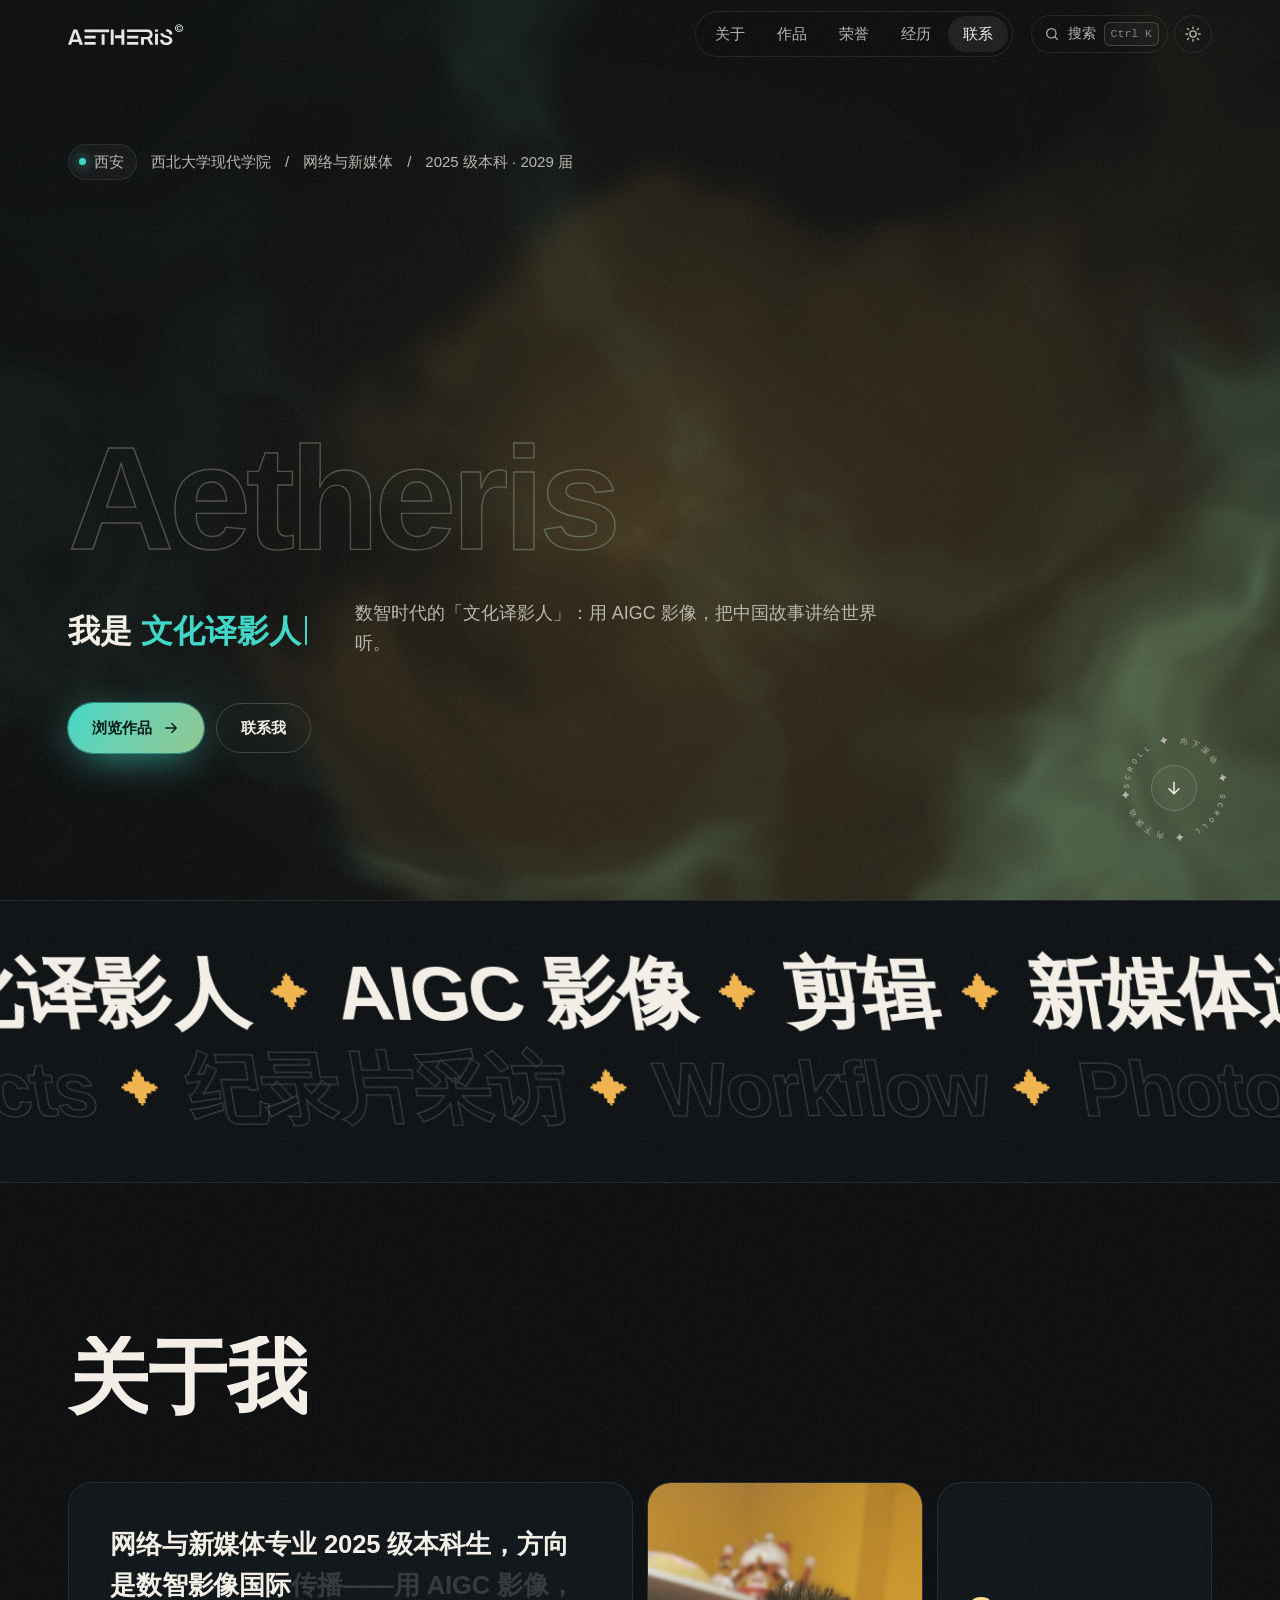
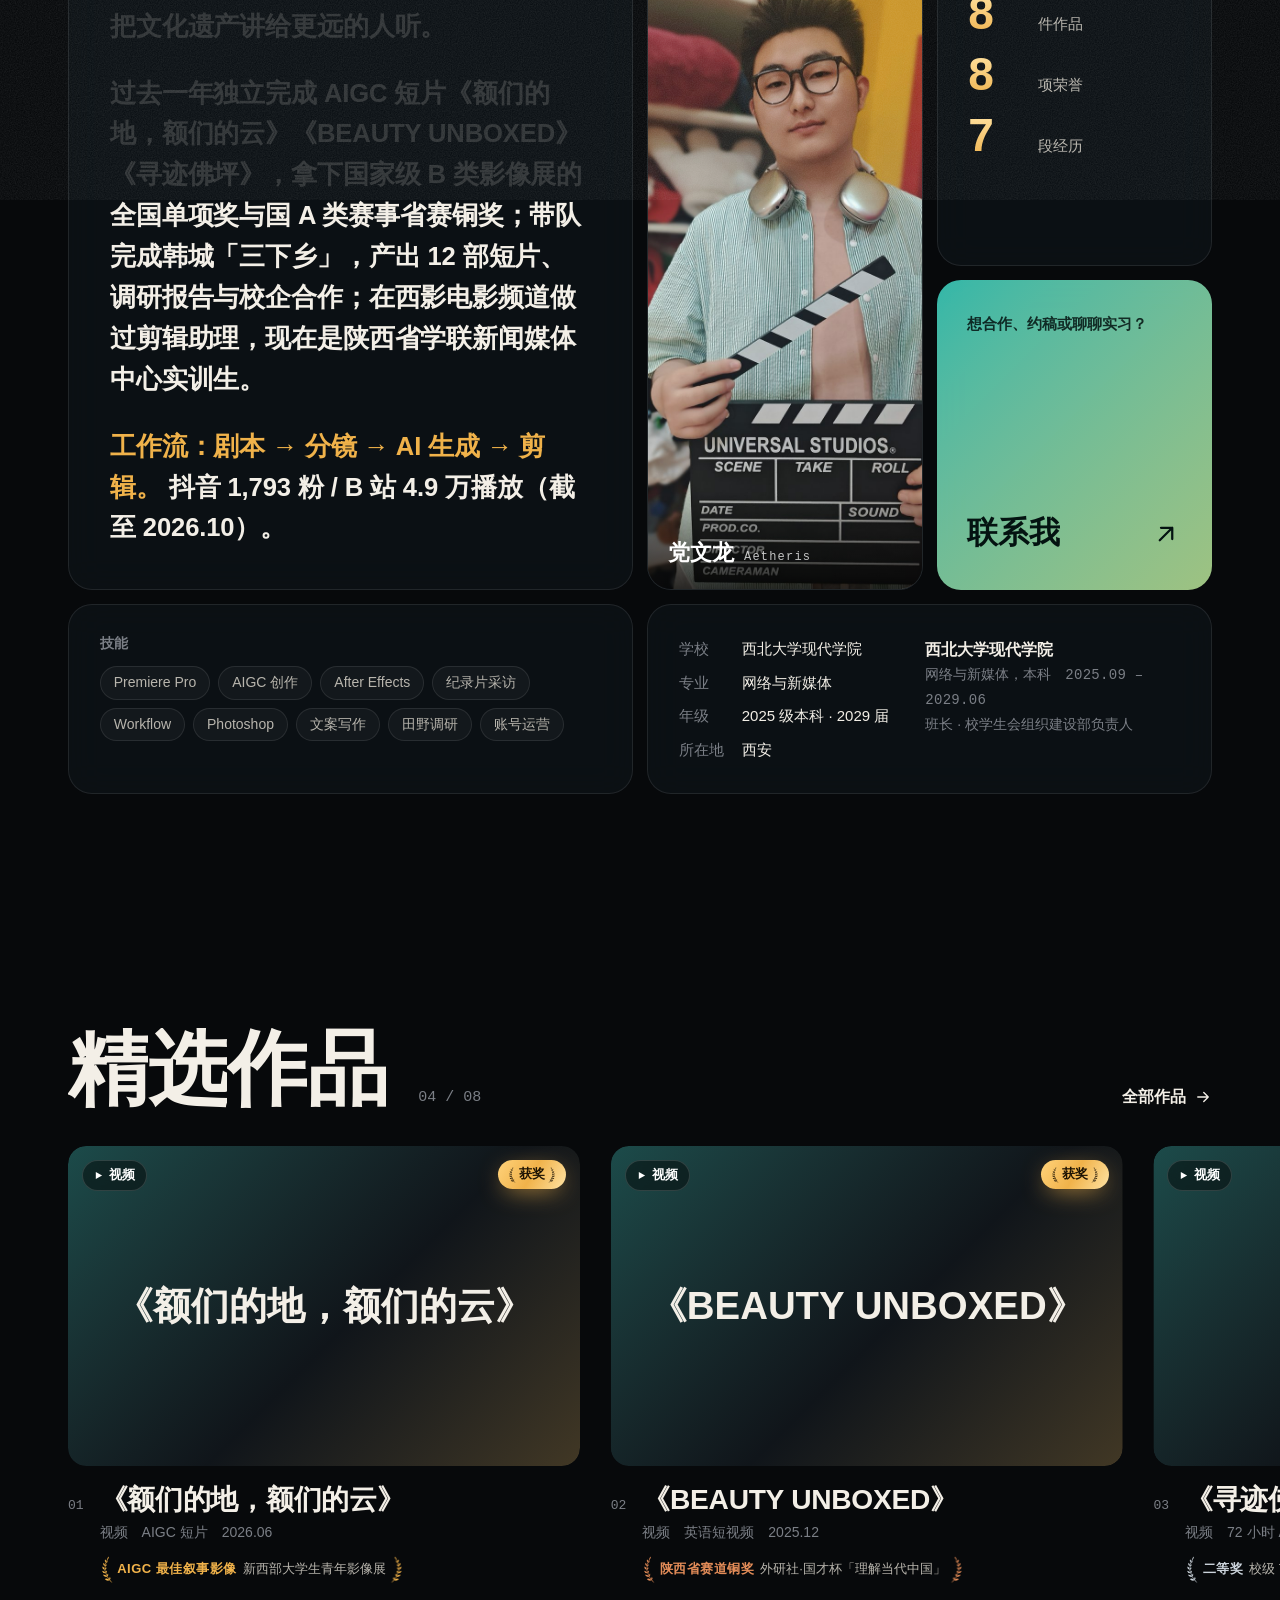
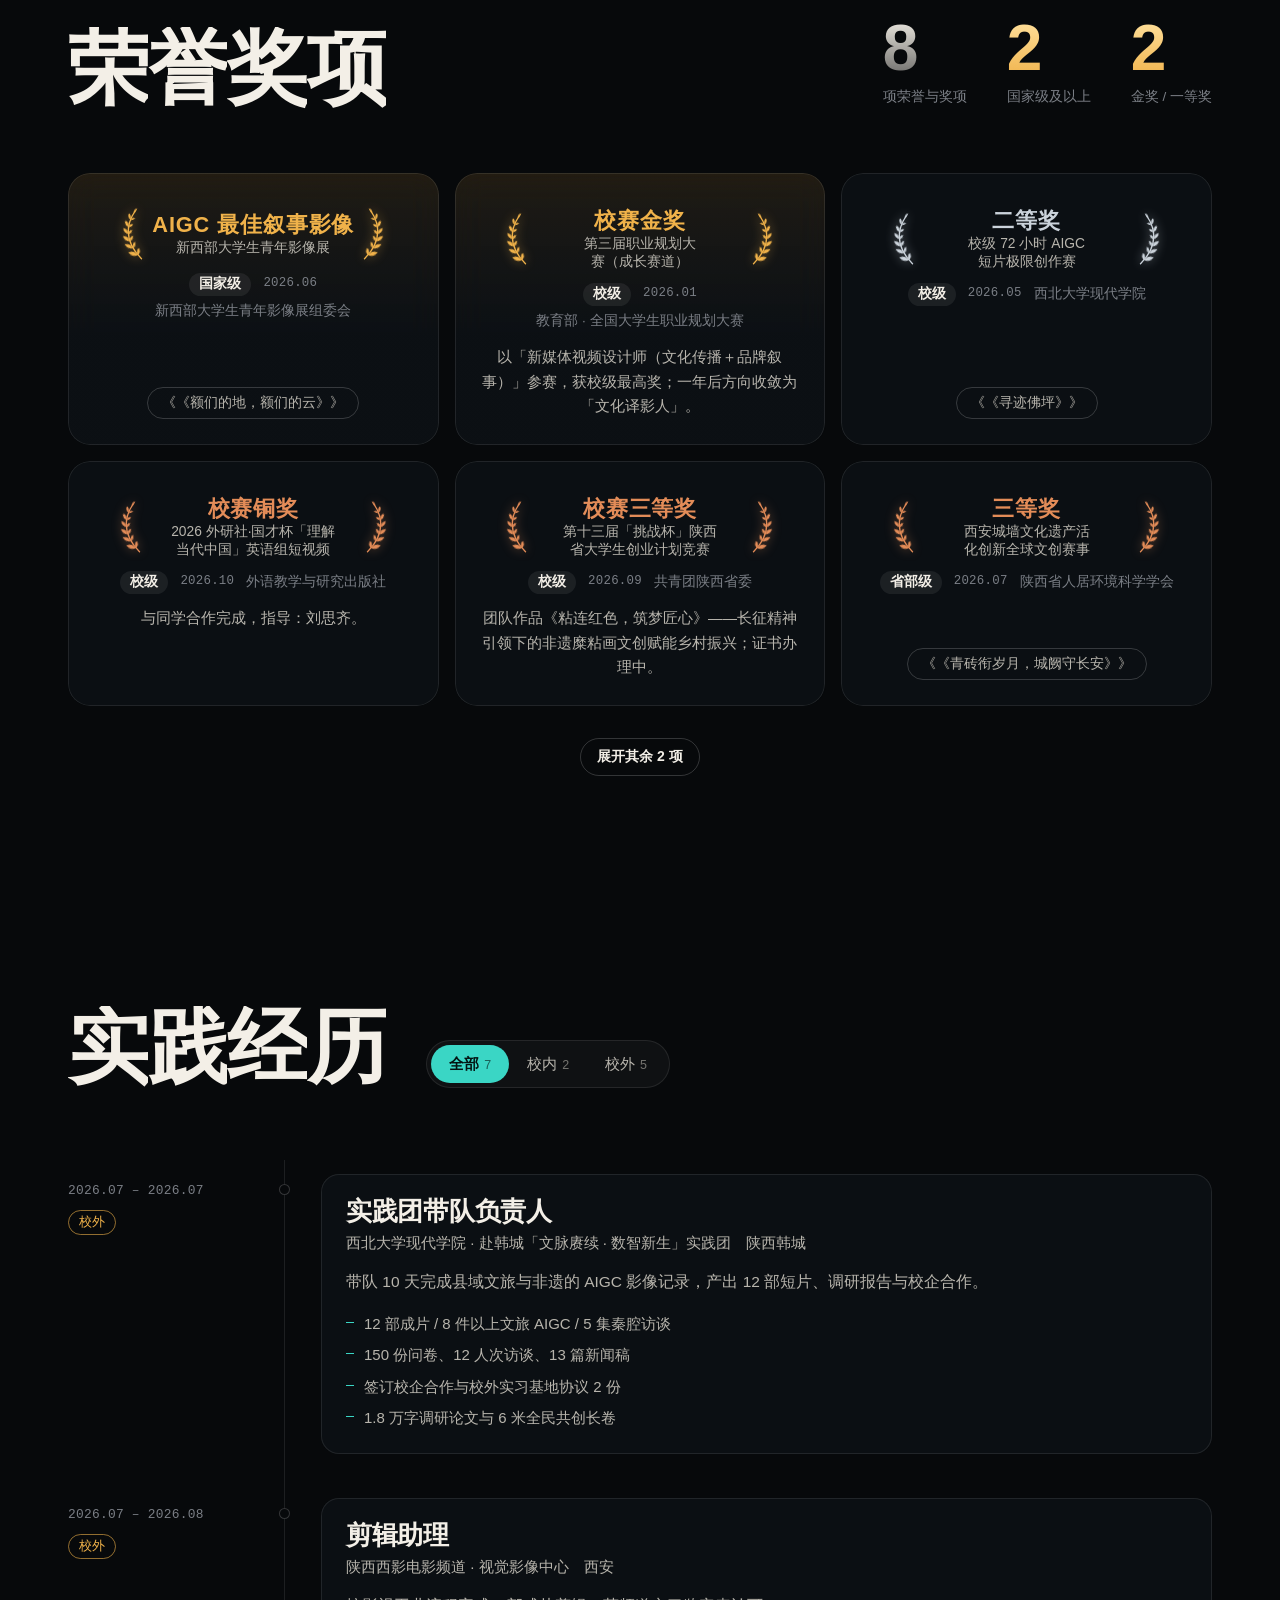
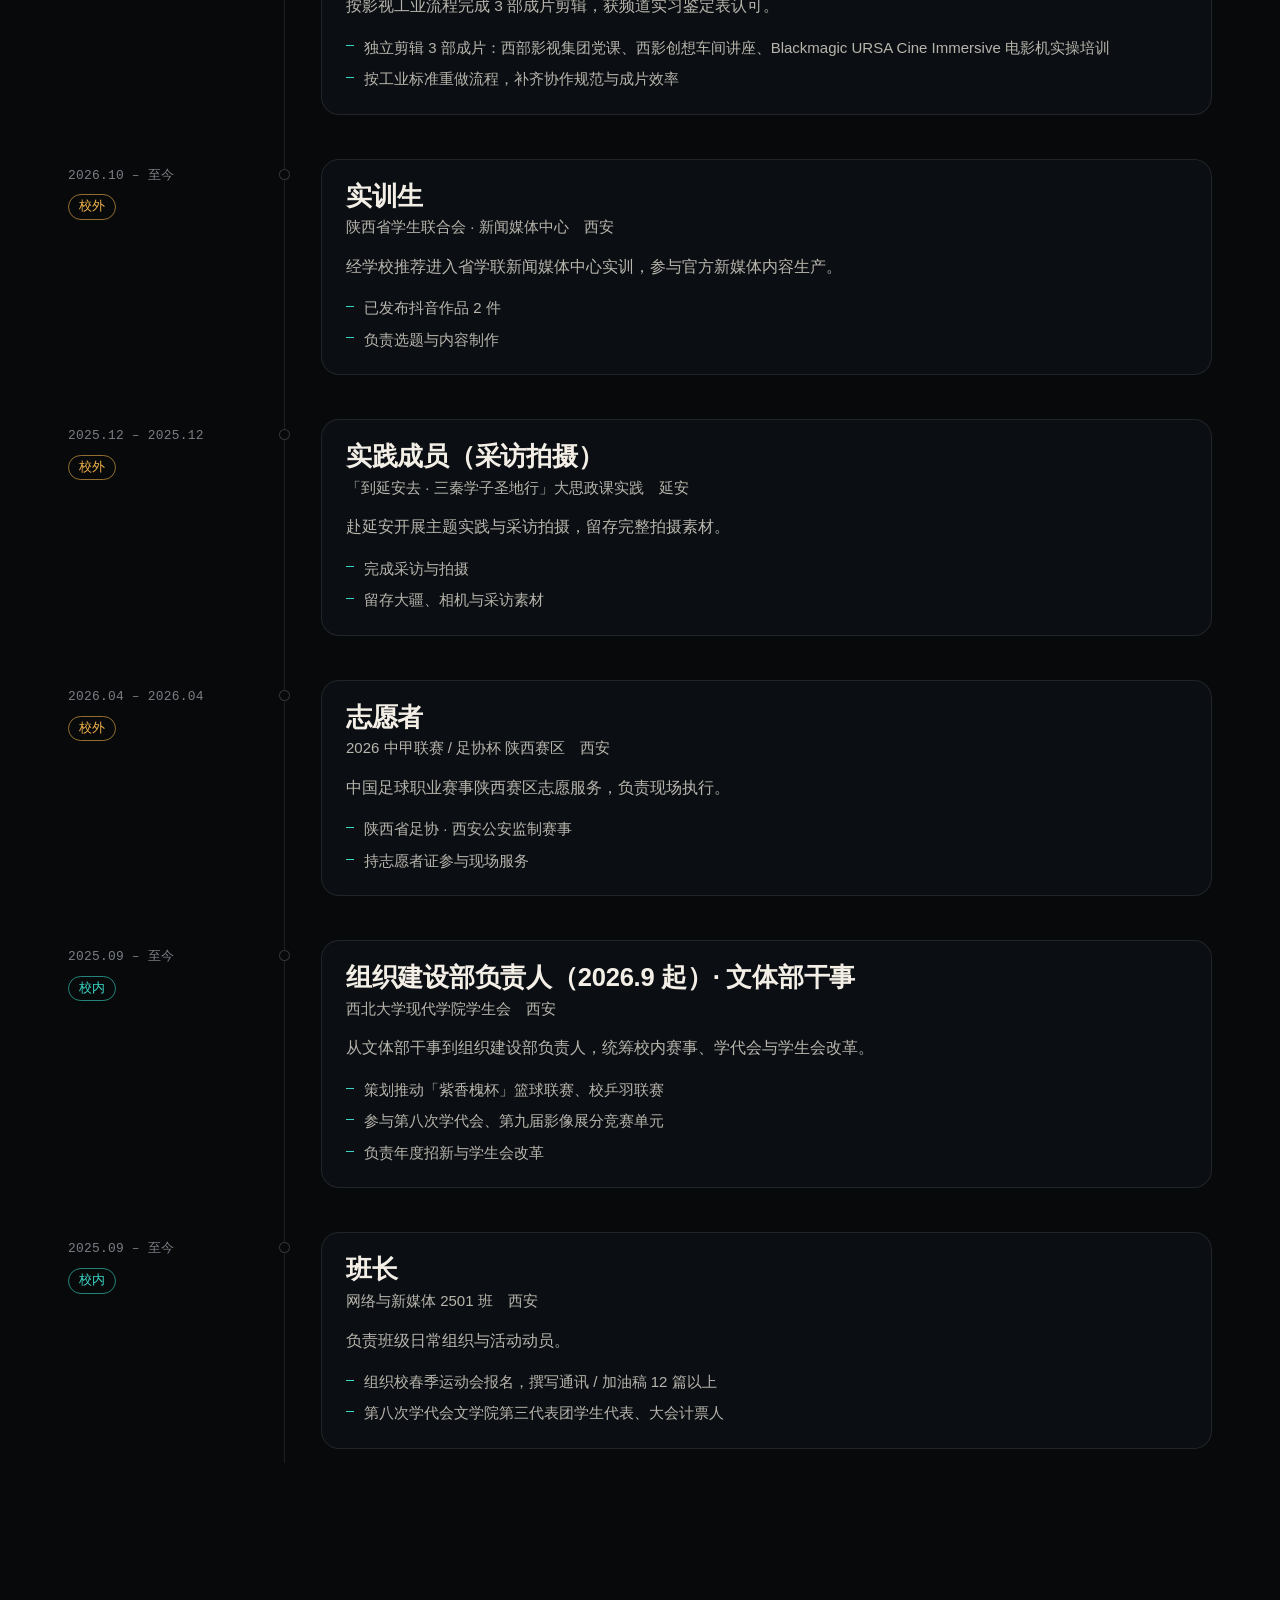
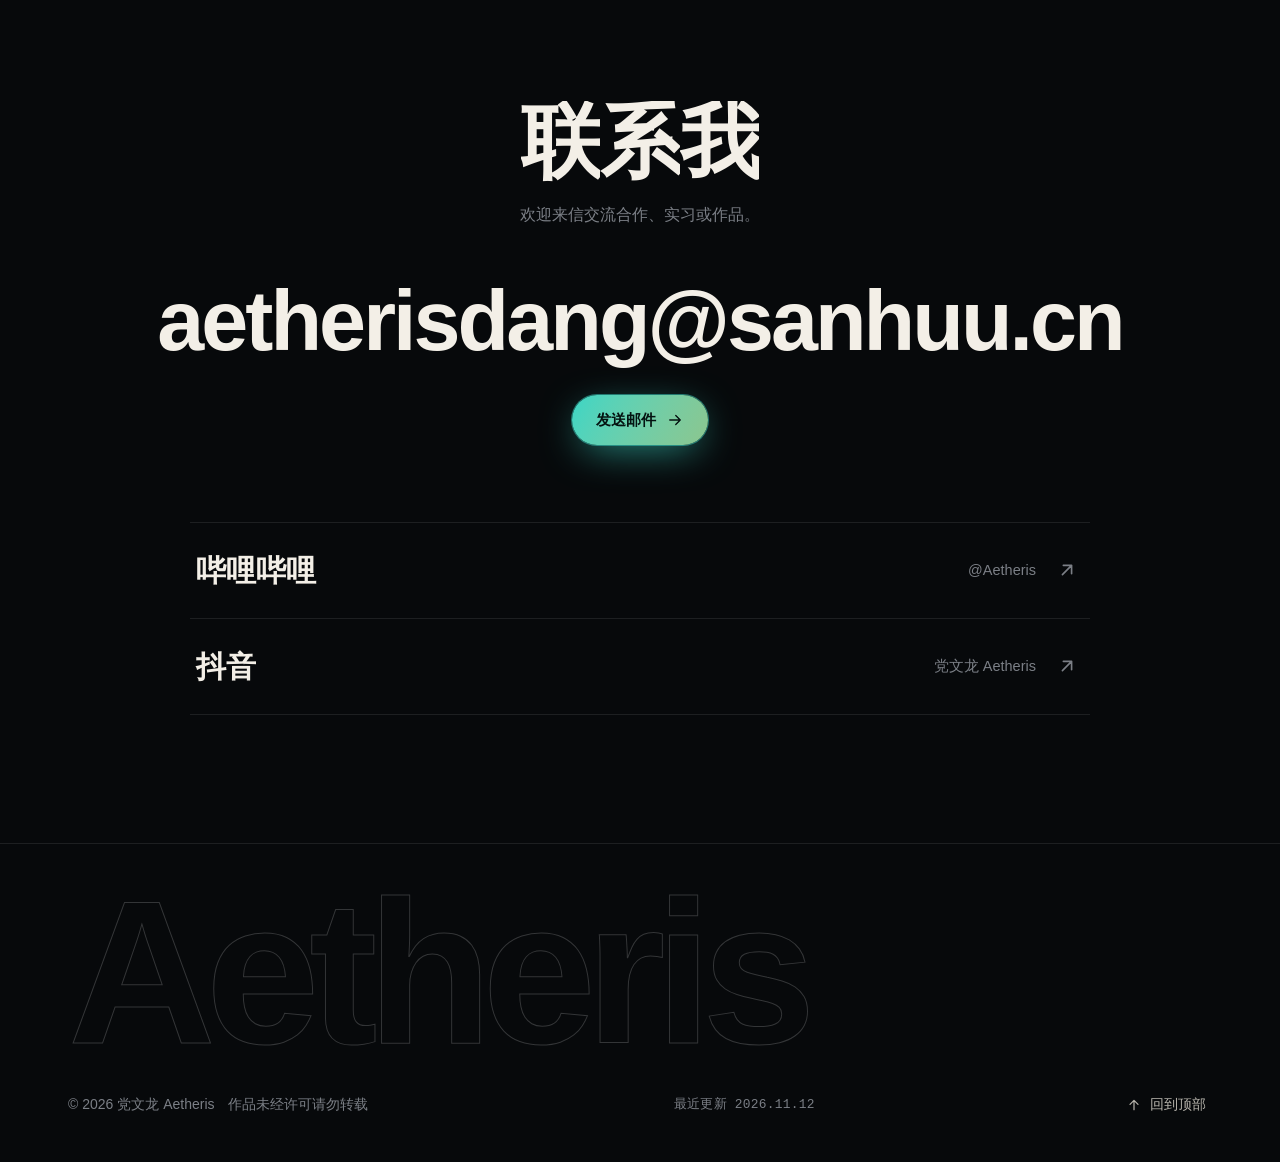
==== commit 2726780e: "content: 按职业规划分析重写全站内容（8 部作品 / 8 项荣誉 / 7 段经历）" ====
--- a/index.html
+++ b/index.html
@@ -7,9 +7,9 @@
   <meta name="theme-color" content="#07090b">
   <!-- cms:meta:start -->
   <title>党文龙 Aetheris · 作品集</title>
-  <meta name="description" content="党文龙（Aetheris）的个人作品集：纪录短片、图文专题与文字作品，以及获奖与实践经历。">
+  <meta name="description" content="党文龙 Aetheris 的作品集：AIGC 影像、纪录片与新媒体内容，聚焦文化遗产与数智国际传播。">
   <meta property="og:title" content="党文龙 Aetheris · 作品集">
-  <meta property="og:description" content="党文龙（Aetheris）的个人作品集：纪录短片、图文专题与文字作品，以及获奖与实践经历。">
+  <meta property="og:description" content="党文龙 Aetheris 的作品集：AIGC 影像、纪录片与新媒体内容，聚焦文化遗产与数智国际传播。">
   <!-- cms:meta:end -->
   <link rel="icon" href="assets/img/favicon.svg" type="image/svg+xml">
   <link rel="stylesheet" href="assets/css/style.css">
--- a/assets/css/style.css
+++ b/assets/css/style.css
@@ -123,6 +123,12 @@
 @media (max-width: 420px) { .brand__en { display: none; } }
 .brand__dot { width: 9px; height: 9px; border-radius: 50%; background: var(--gold); box-shadow: 0 0 0 0 color-mix(in srgb, var(--gold) 70%, transparent); animation: rec 2s infinite; }
 @keyframes rec { 70% { box-shadow: 0 0 0 9px transparent; } 100% { box-shadow: 0 0 0 0 transparent; } }
+/* 个人 logo：深色主题用白色版，浅色主题用黑色版 */
+.brand__logo { display: block; height: 22px; width: auto; }
+.brand__logo--black { display: none; }
+:root[data-theme="light"] .brand__logo--white { display: none; }
+:root[data-theme="light"] .brand__logo--black { display: block; }
+@media (max-width: 520px) { .brand__logo { height: 18px; } }
 .nav { position: relative; margin-left: auto; display: flex; gap: 2px; padding: 4px; border-radius: 999px; border: 1px solid var(--line); background: color-mix(in srgb, var(--bg) 40%, transparent); }
 .nav a { position: relative; z-index: 1; padding: 6px 15px; border-radius: 999px; font-size: 14.5px; color: var(--ink-2); transition: color .25s; }
 .nav a:hover, .nav a.is-hot { color: var(--ink); }
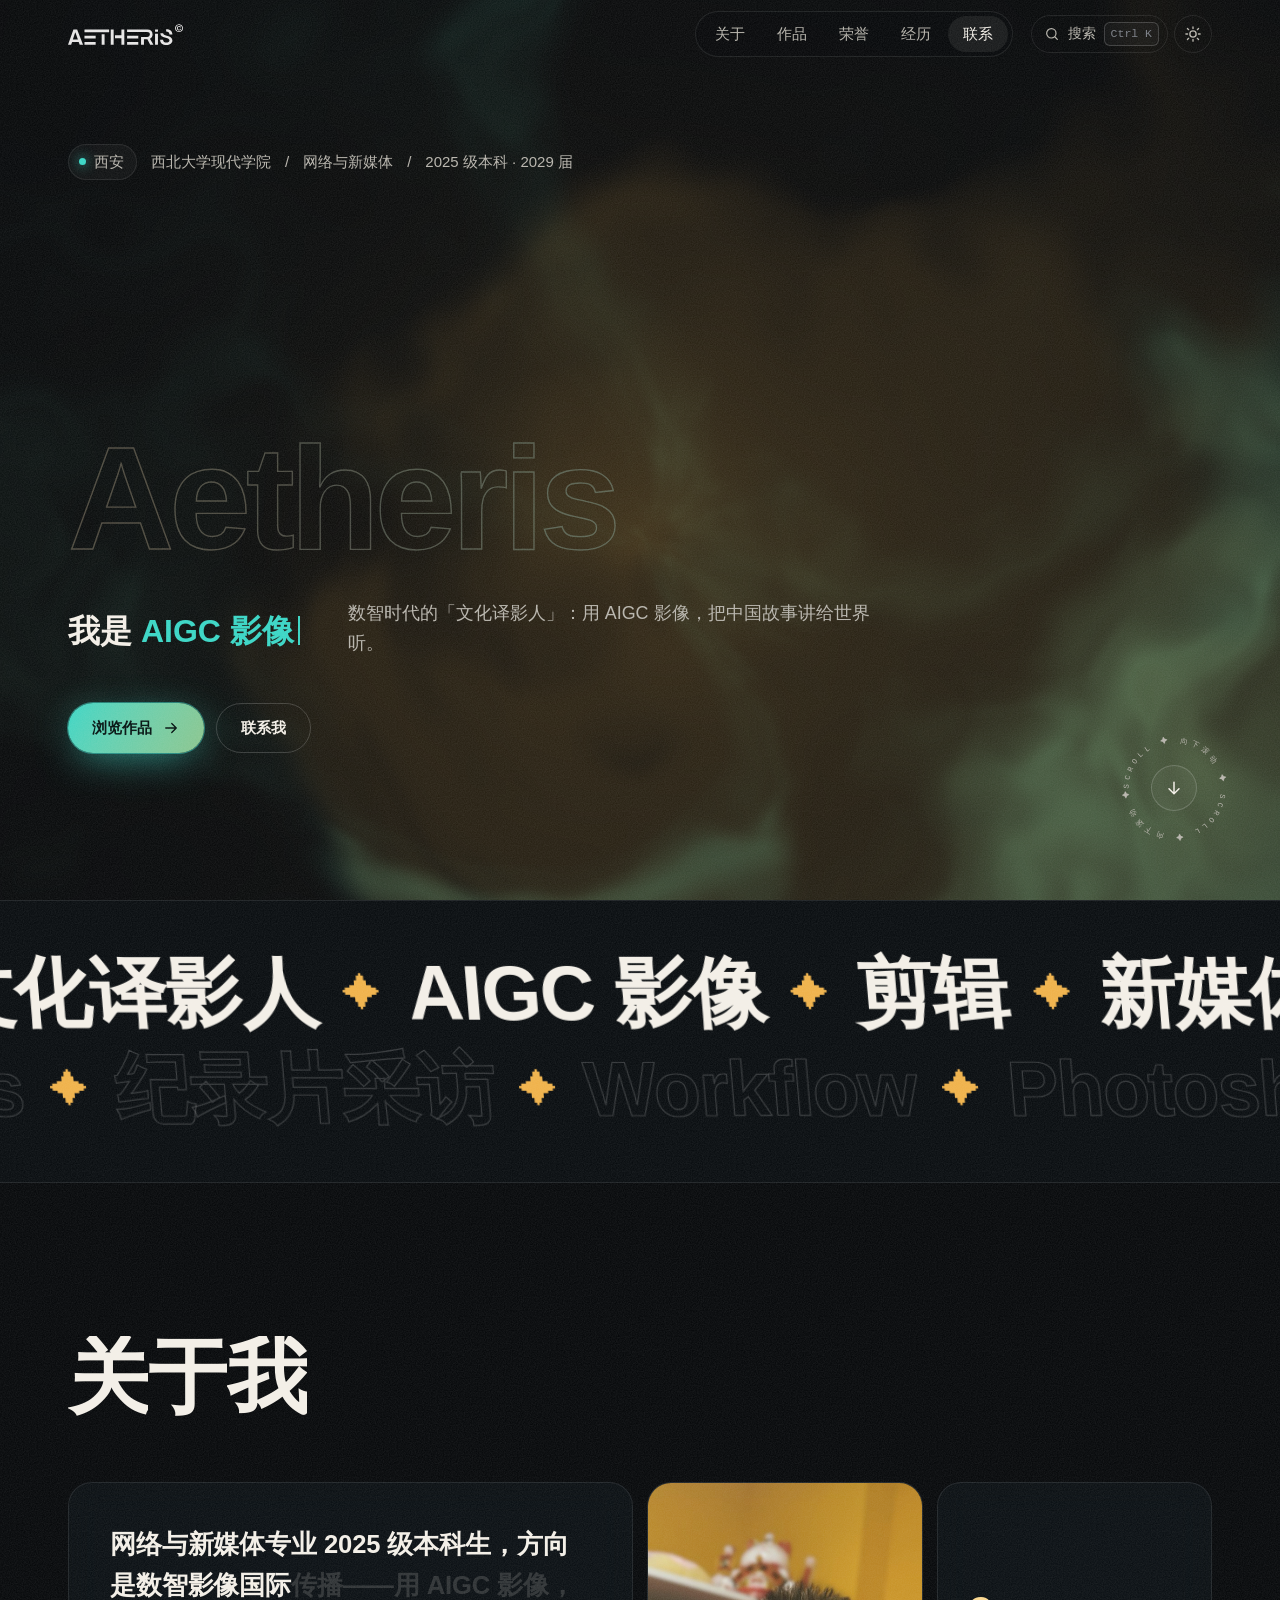
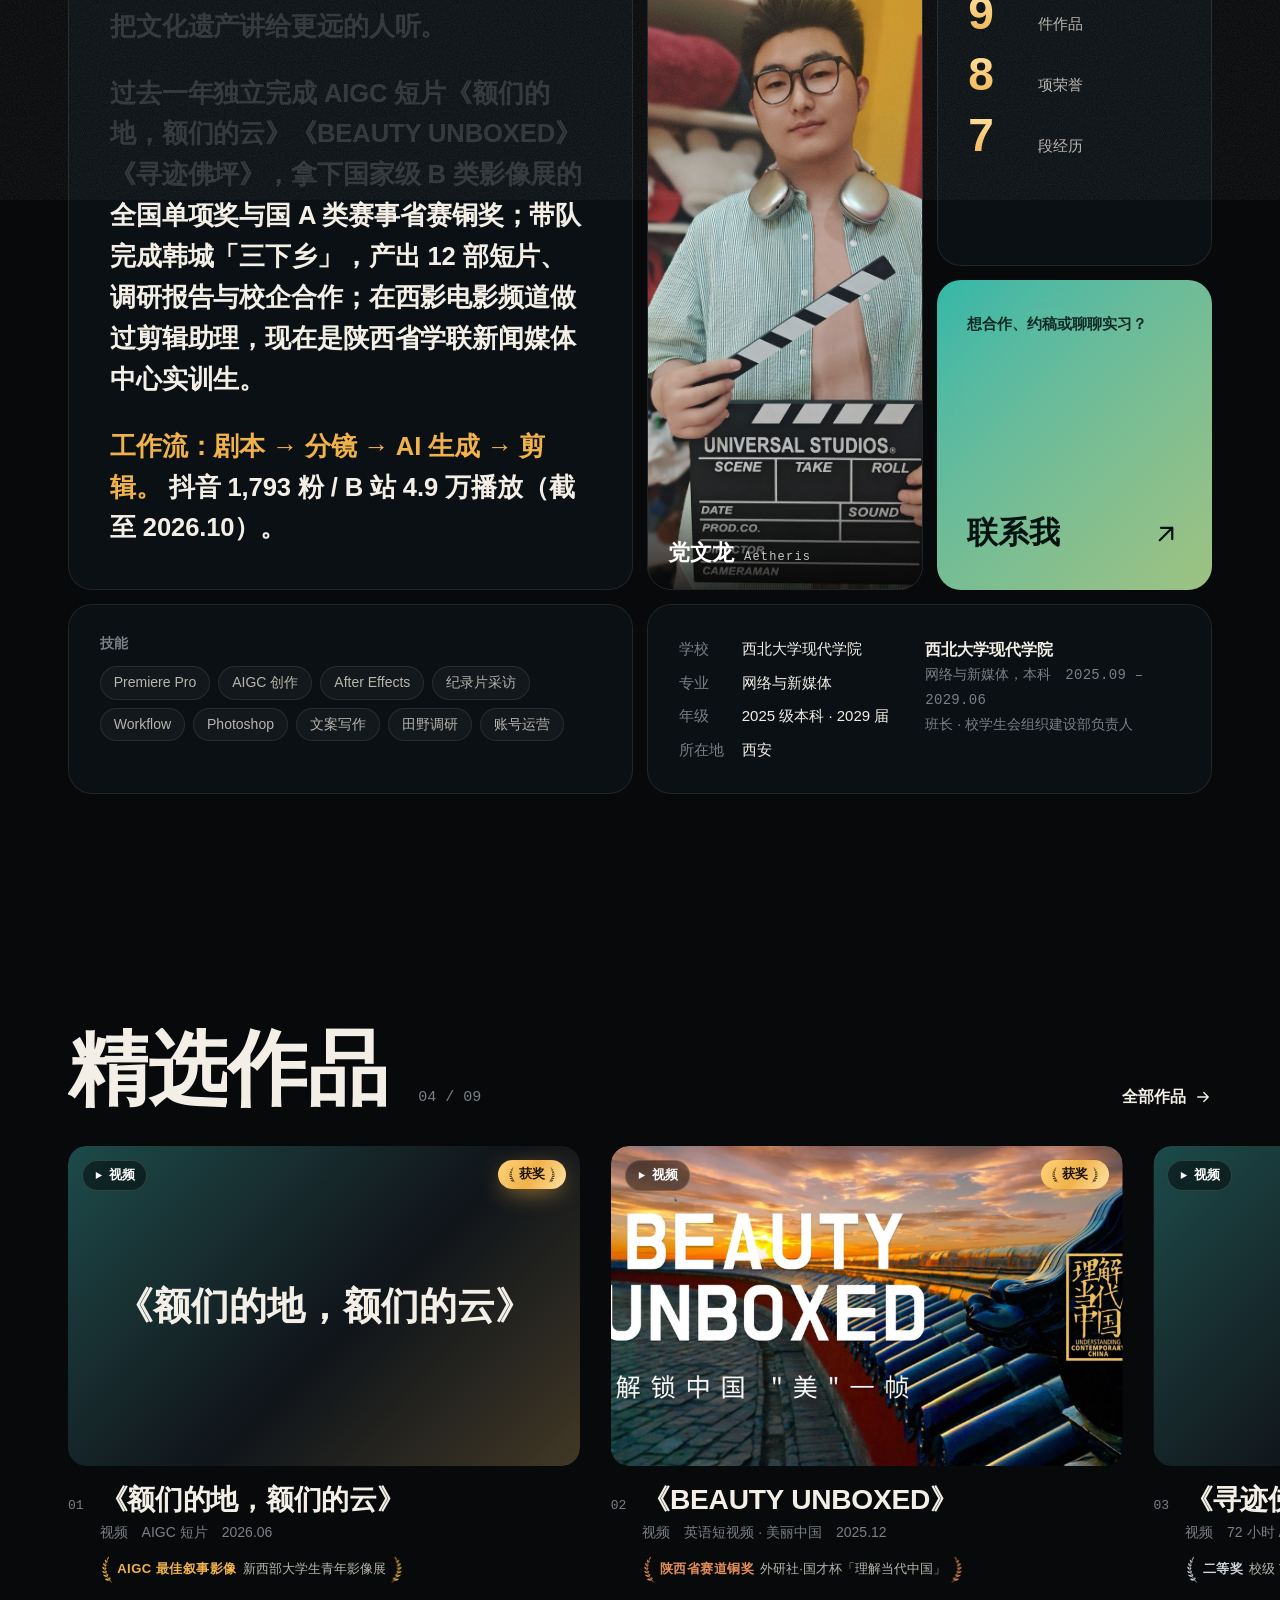
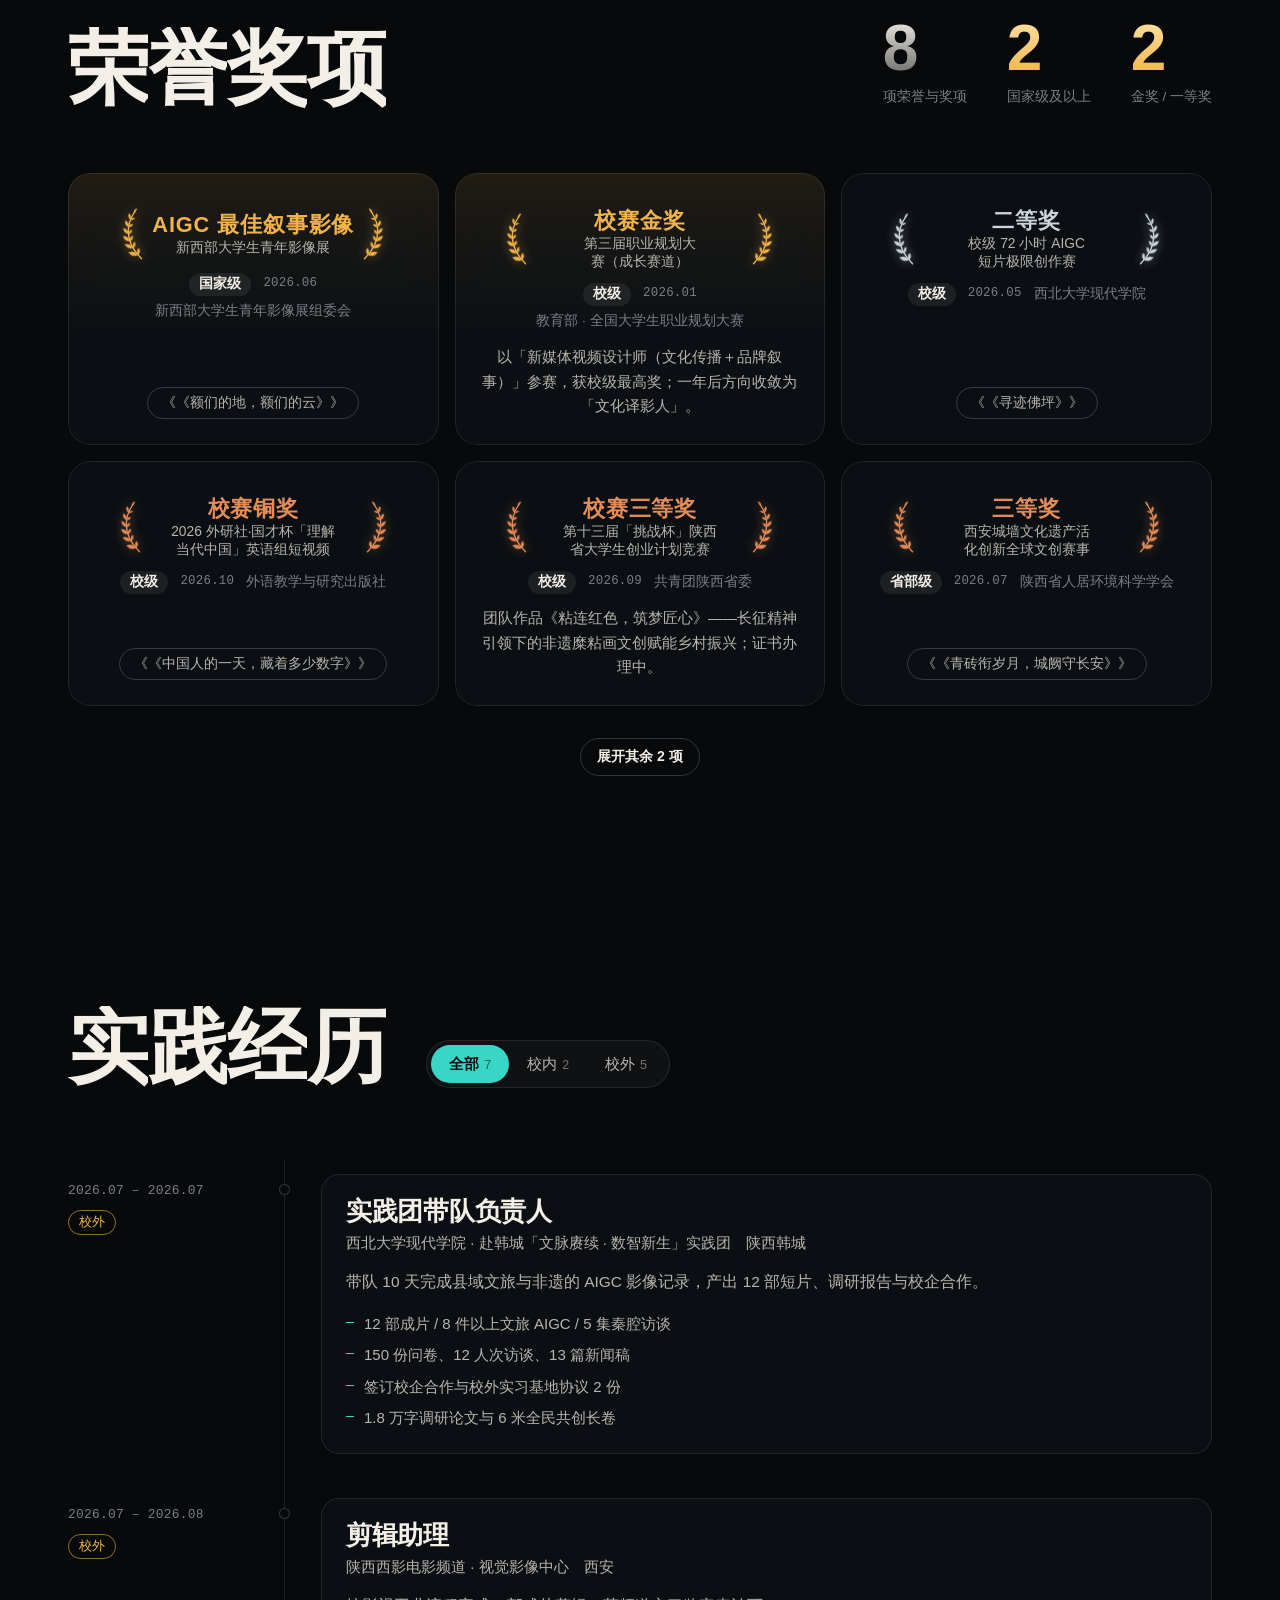
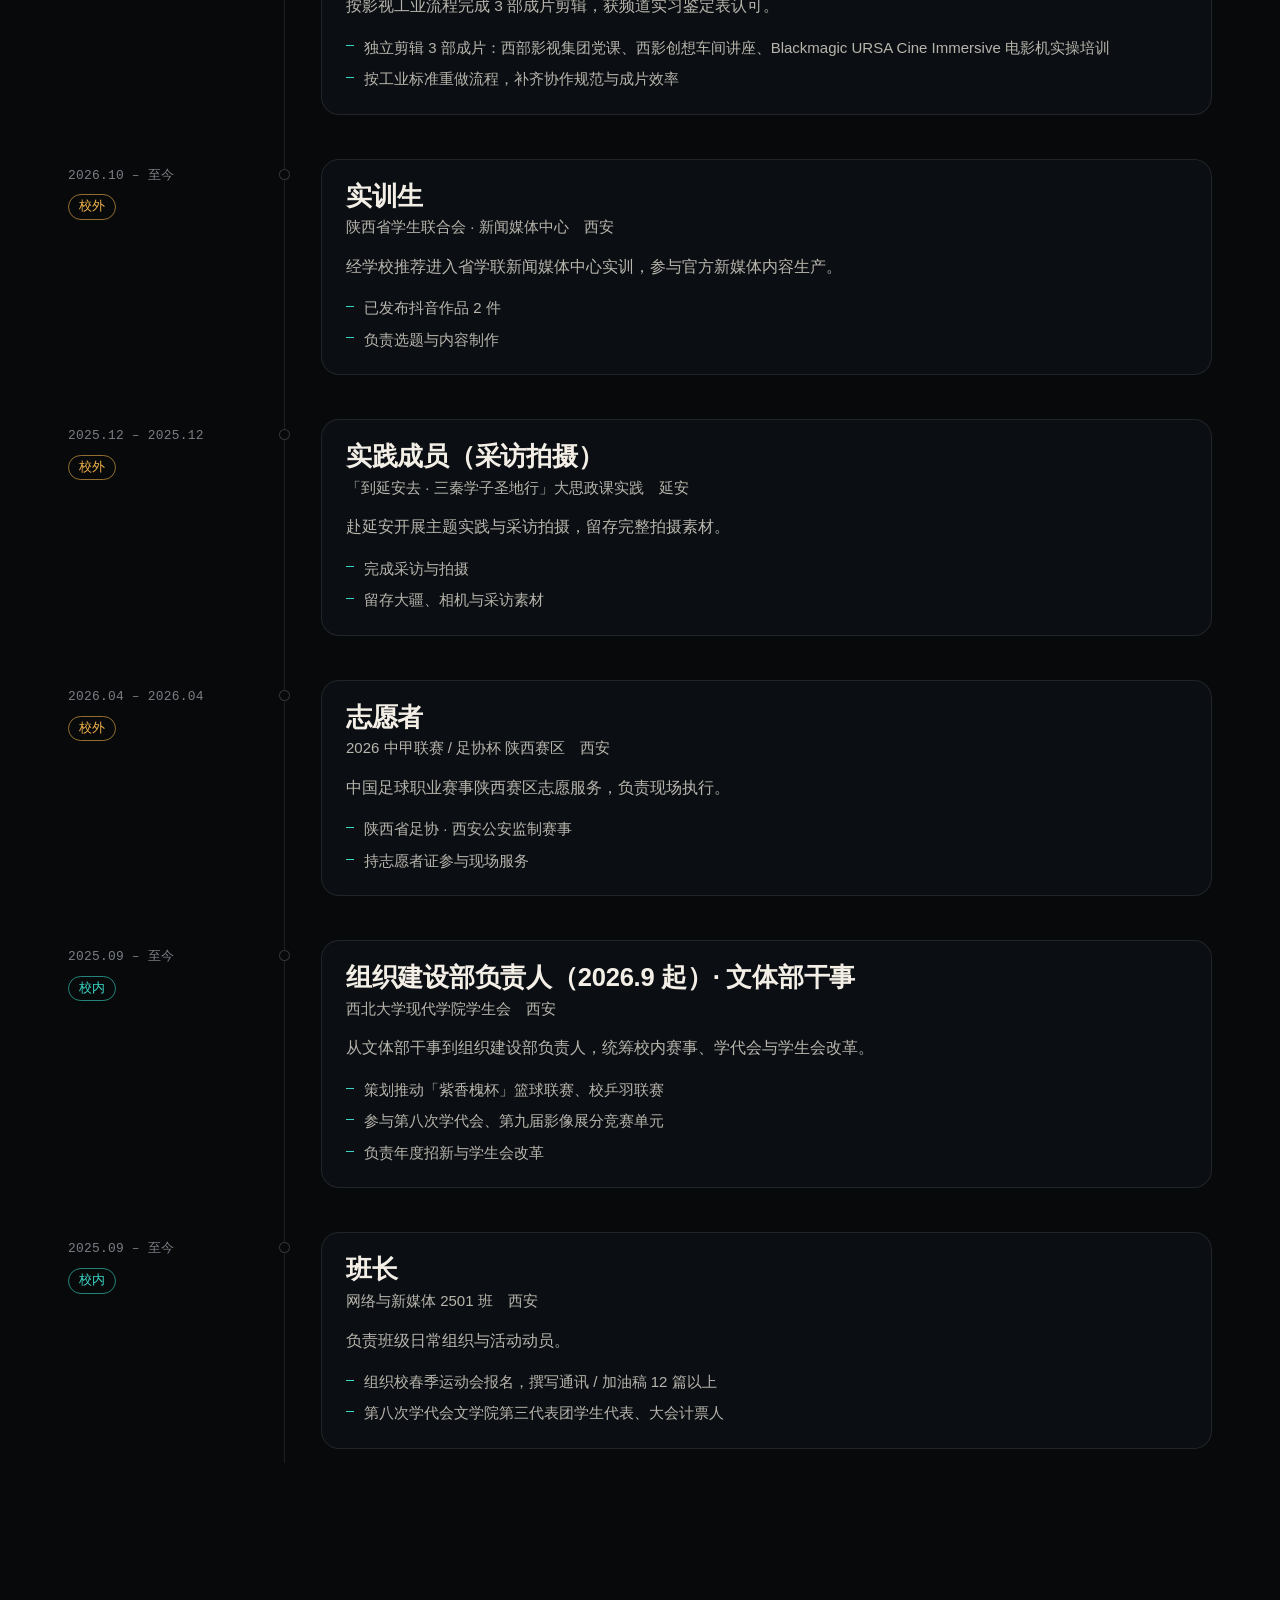
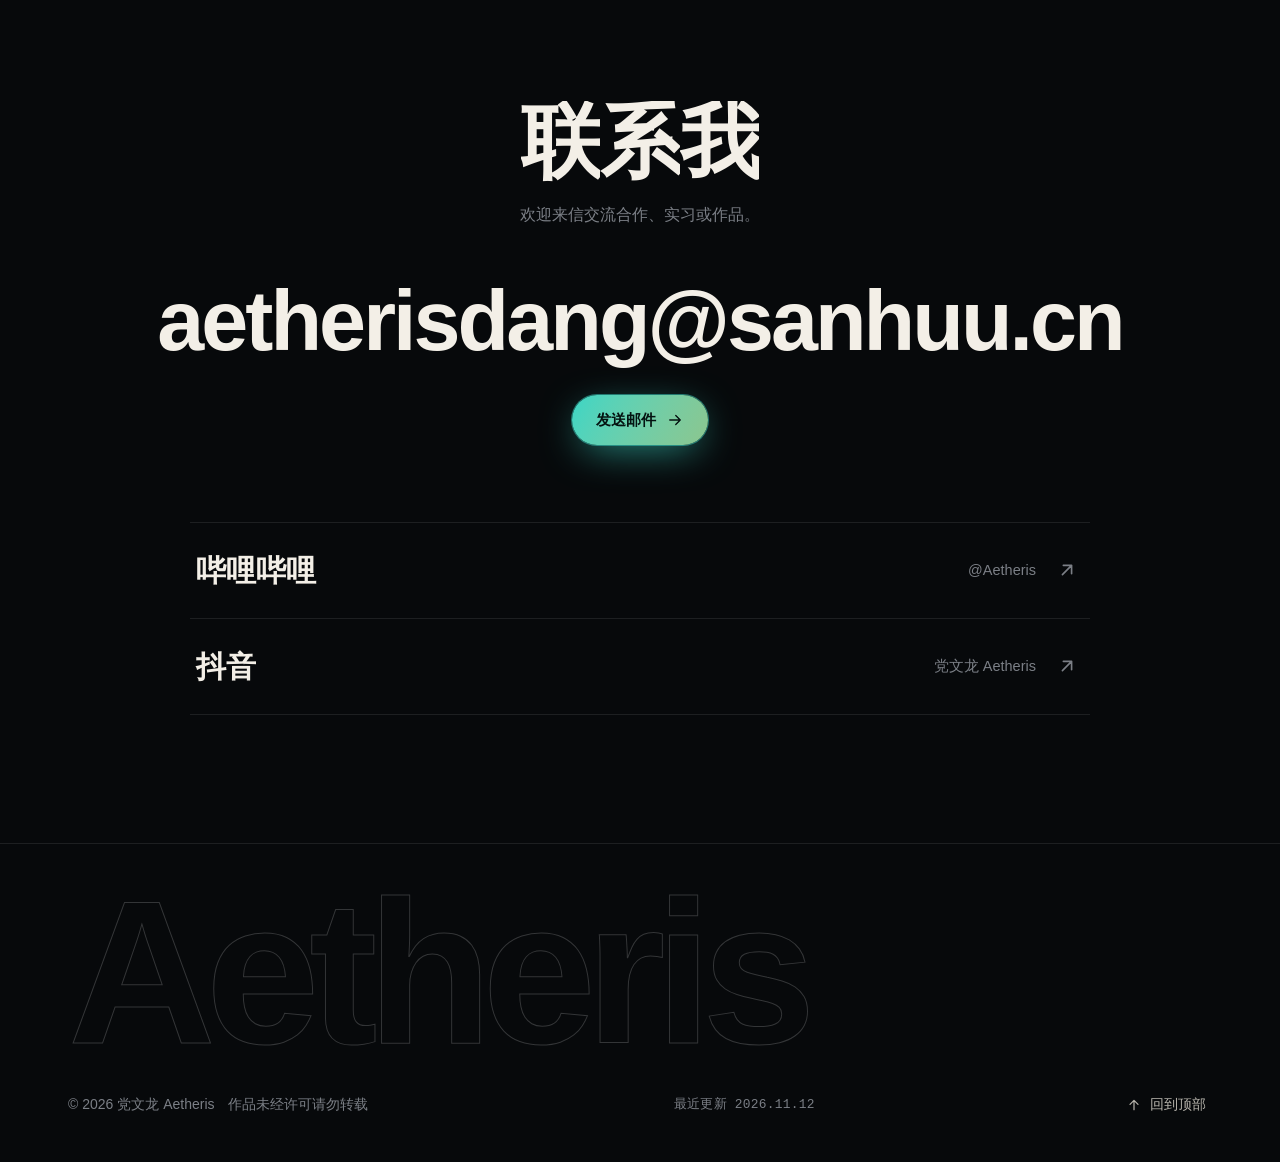
==== commit 0b60feb0: "fix: Safari 粒子交互改用 window 级监听；资源加版本号避免 Safari 缓存旧 JS" ====
--- a/index.html
+++ b/index.html
@@ -12,10 +12,10 @@
   <meta property="og:description" content="党文龙 Aetheris 的作品集：AIGC 影像、纪录片与新媒体内容，聚焦文化遗产与数智国际传播。">
   <!-- cms:meta:end -->
   <link rel="icon" href="assets/img/favicon.svg" type="image/svg+xml">
-  <link rel="stylesheet" href="assets/css/style.css">
-  <link rel="stylesheet" href="assets/css/award.css">
+  <link rel="stylesheet" href="assets/css/style.css?v=20261114a">
+  <link rel="stylesheet" href="assets/css/award.css?v=20261114a">
   <script>try{var d=document.documentElement,t=localStorage.getItem('theme');if(t)d.dataset.theme=t;if(sessionStorage.getItem('wipe')!==null)d.classList.add('is-entering')}catch(e){}</script>
-  <script type="module" src="assets/js/site.js"></script>
+  <script type="module" src="assets/js/site.js?v=20261114a"></script>
 </head>
 <body data-page="home">
   <a class="skip" href="#app">跳到正文</a>
--- a/assets/css/style.css
+++ b/assets/css/style.css
@@ -651,7 +651,7 @@
 .cursor.is-label .cursor__ring { width: 88px; height: 88px; margin: -44px 0 0 -44px; background: var(--accent); border-color: var(--accent); }
 .cursor.is-label .cursor__label { opacity: 1; }
 .cursor.is-label .cursor__dot, .cursor.is-hidden .cursor__dot, .cursor.is-hidden .cursor__ring { opacity: 0; }
-.cursor.is-down .cursor__ring { transform-origin: center; scale: .85; }
+/* 按下时的缩小由 fx.js 写进 transform 里：单独的 scale 属性会把它前面的 translate 一起缩放，圆环会往左上漂移 */
 html.has-cursor, html.has-cursor a, html.has-cursor button, html.has-cursor label, html.has-cursor [data-cursor] { cursor: none; }
 html.has-cursor input, html.has-cursor textarea { cursor: text; }
 
@@ -694,3 +694,60 @@
   .grain { display: none; }
   [data-reveal], .split .ch { opacity: 1 !important; transform: none !important; }
 }
+
+/* ---------------- Safari / WebKit 专项降级 ----------------
+   由 site.js 检测 WebKit 后给 <html> 加 .is-safari；其他浏览器完全不受影响。
+   Safari 的实时毛玻璃、全屏渐变重绘、超大固定层动画明显比 Chrome 贵，这里统一降一档。 */
+html.is-safari .grain { animation: none; inset: 0; }
+/* 首屏大描边名字：逐字母 drop-shadow 是 Safari 上最贵的逐帧滤镜，直接关掉 */
+html.is-safari .prox .l { filter: none; transition: color .25s, -webkit-text-stroke-color .25s, transform .35s var(--ease); }
+html.is-safari .wrow__gold { filter: none; }
+html.is-safari .award .laurel { filter: none; }        /* 荣誉墙麦穗的 drop-shadow */
+html.is-safari .tile--photo img { filter: none; }      /* 照片的饱和度滤镜 */
+/* 无限动画：滚动环旋转、箭头浮动、录制点脉冲（脉冲动画的是 box-shadow，每帧重绘） */
+html.is-safari .brand__dot,
+html.is-safari .scroll-ring__txt,
+html.is-safari .scroll-ring__arrow svg { animation: none; }
+html.is-safari .brand__dot { box-shadow: none; }
+/* 大半径光晕阴影 */
+html.is-safari .btn--glow,
+html.is-safari .badge-award { box-shadow: none; }
+html.is-safari .tl__item.is-past::before,
+html.is-safari .hero__kicker .live::before { box-shadow: none; }
+/* 毛玻璃：Safari 滚动时要每帧重算背景模糊，改成接近不透明的底色 */
+html.is-safari .tile,
+html.is-safari .hcard,
+html.is-safari .tl__card,
+html.is-safari .badge-type,
+html.is-safari .play,
+html.is-safari .hd.is-scrolled,
+html.is-safari .toolbar::before,
+html.is-safari .reader-tools,
+html.is-safari .lb,
+html.is-safari .pal,
+html.is-safari .nav {
+  -webkit-backdrop-filter: none;
+  backdrop-filter: none;
+}
+html.is-safari .hd.is-scrolled,
+html.is-safari .toolbar::before { background: color-mix(in srgb, var(--bg) 94%, transparent); }
+html.is-safari .tile,
+html.is-safari .hcard,
+html.is-safari .tl__card,
+html.is-safari .nav { background: color-mix(in srgb, var(--surface-solid) 92%, transparent); }
+html.is-safari .badge-type,
+html.is-safari .play { background: rgba(0, 0, 0, .55); }
+/* 少一层合成层 */
+html.is-safari .hero__stage,
+html.is-safari .marquee__row,
+html.is-safari .reel__track { will-change: auto; }
+html.is-safari .ambient img,
+html.is-safari .work__media .glowbg { filter: blur(40px) saturate(1.4); }
+
+/* ---------------- 触屏：工具栏吸顶不再跟顶栏联动 ----------------
+   手机上顶栏不再自动隐藏（见 site.js），工具栏直接贴在顶栏下方；
+   去掉 padding-top 的 0.45s 过渡，避免来回滑动时搜索框上下抽动。 */
+@media (hover: none) {
+  .toolbar { top: var(--hd-h); padding-top: 12px; transition: none; }
+  body:has(.hd:not(.is-hidden)) .toolbar.is-stuck { padding-top: 12px; }
+}
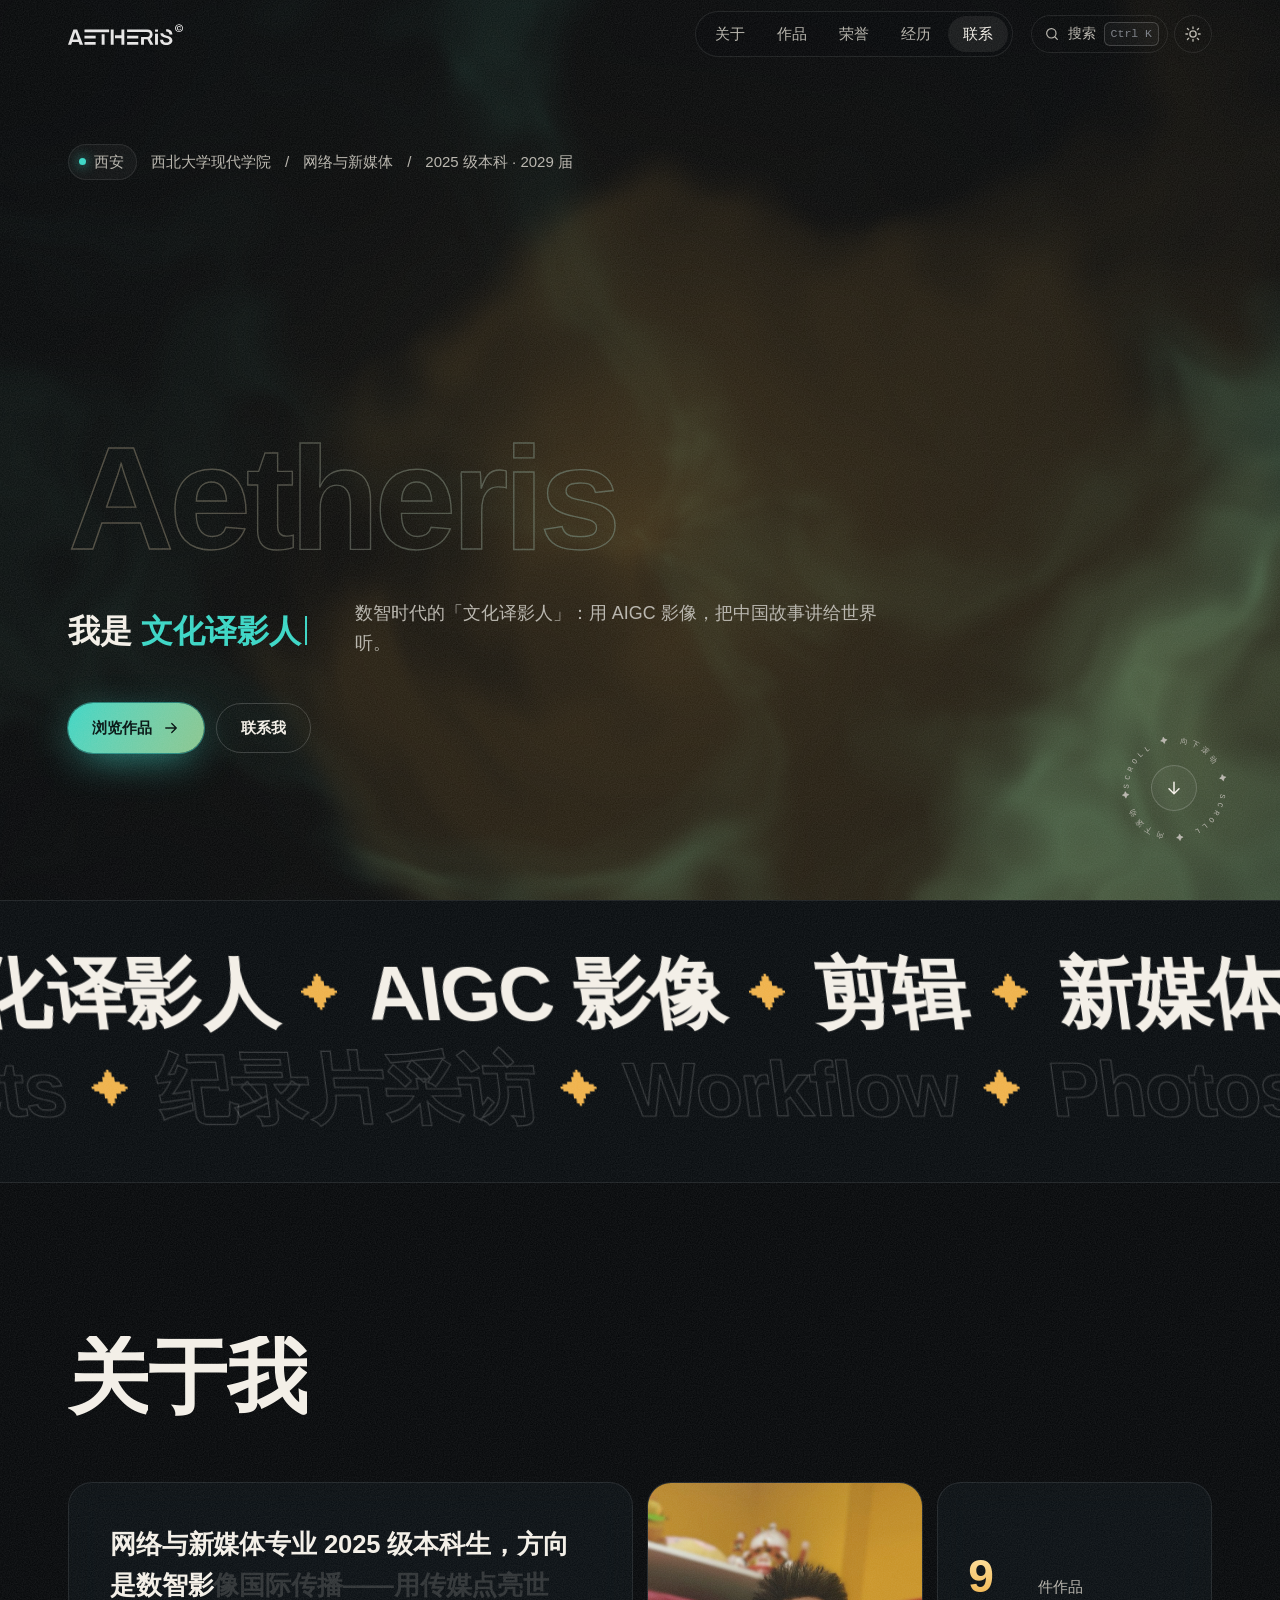
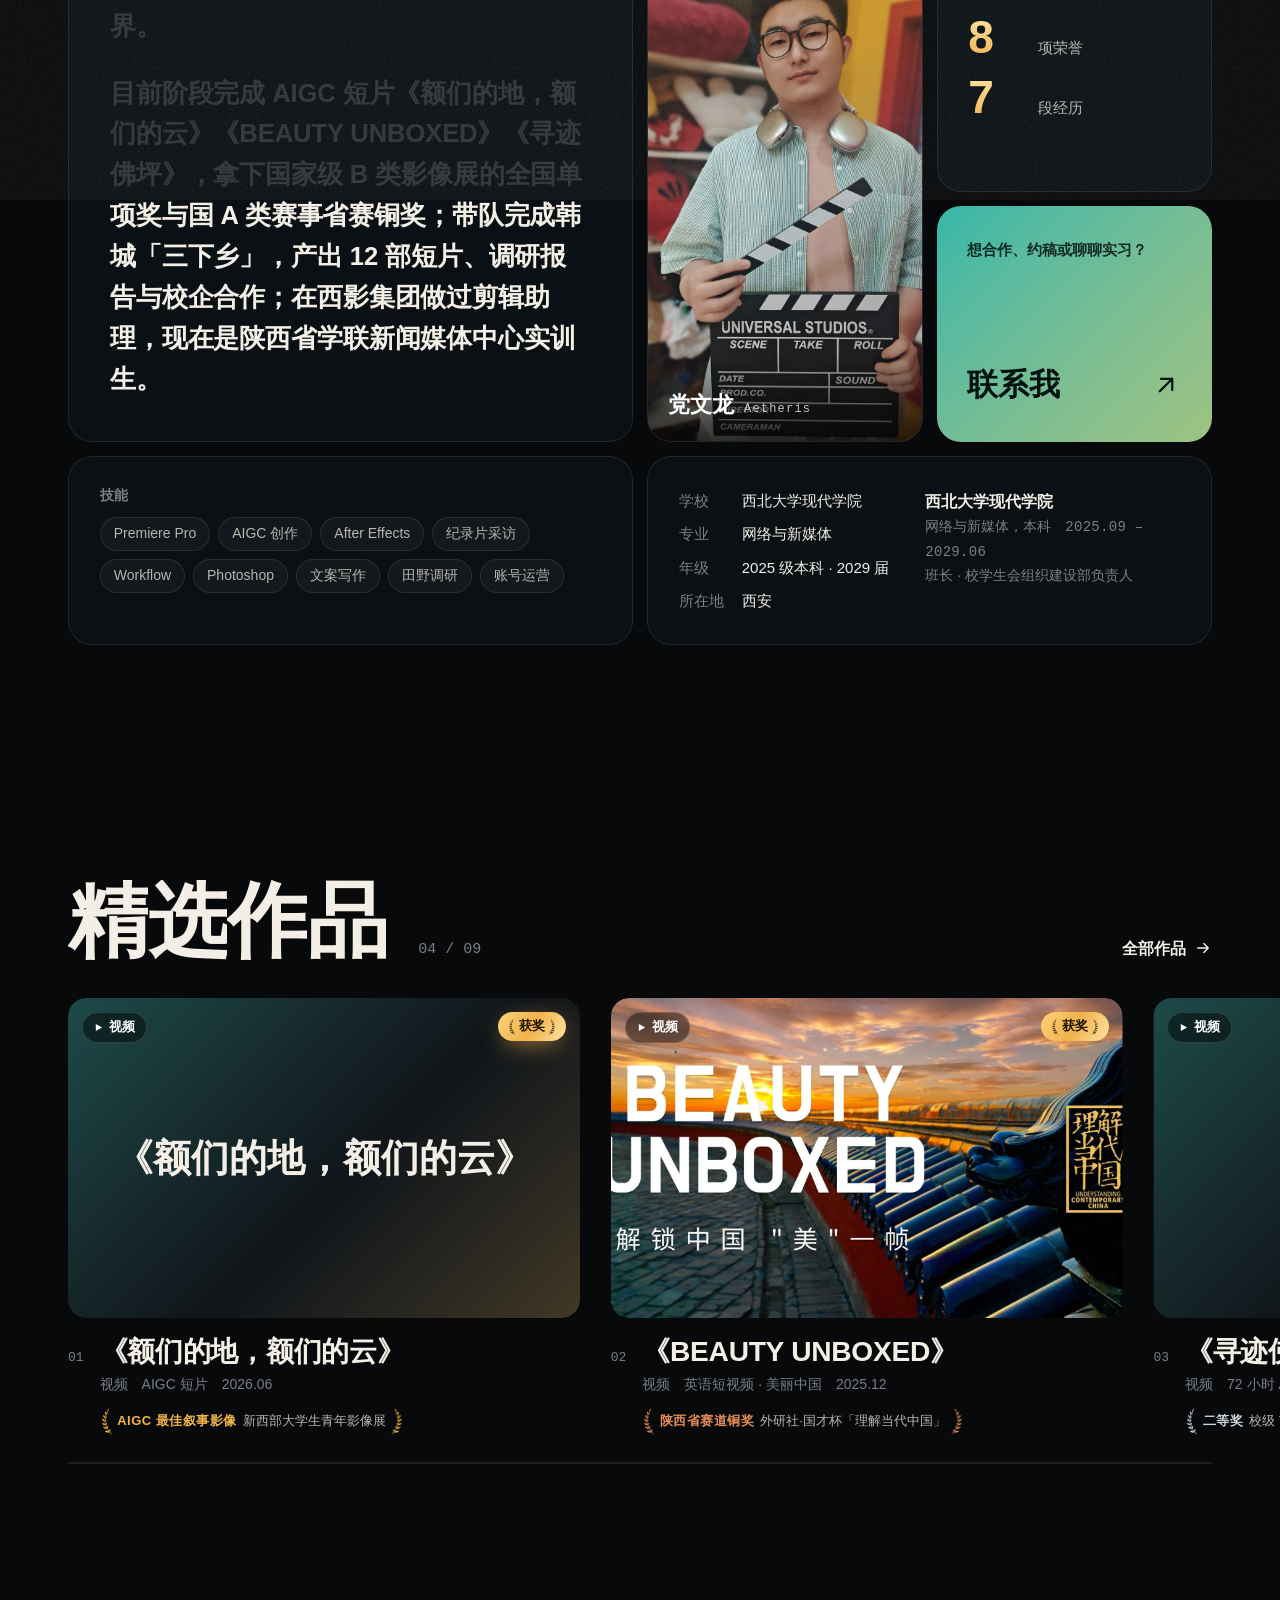
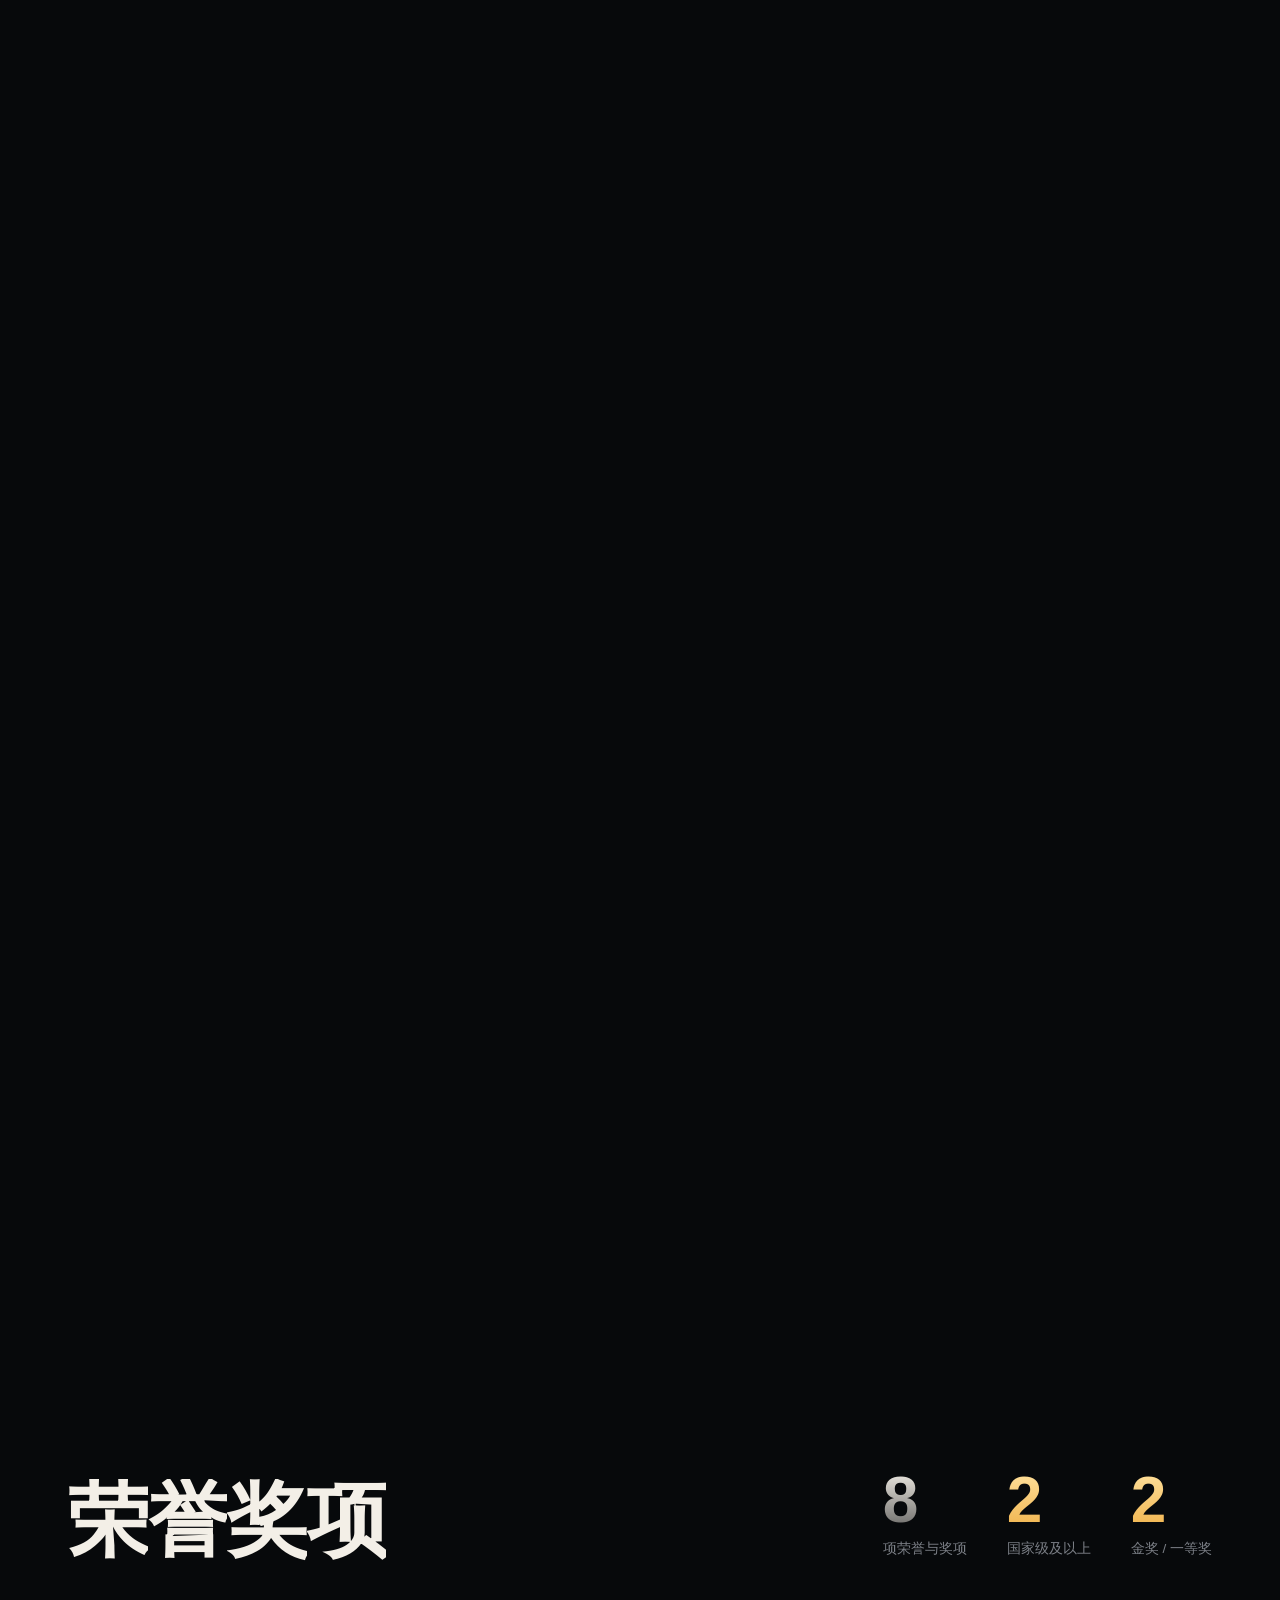
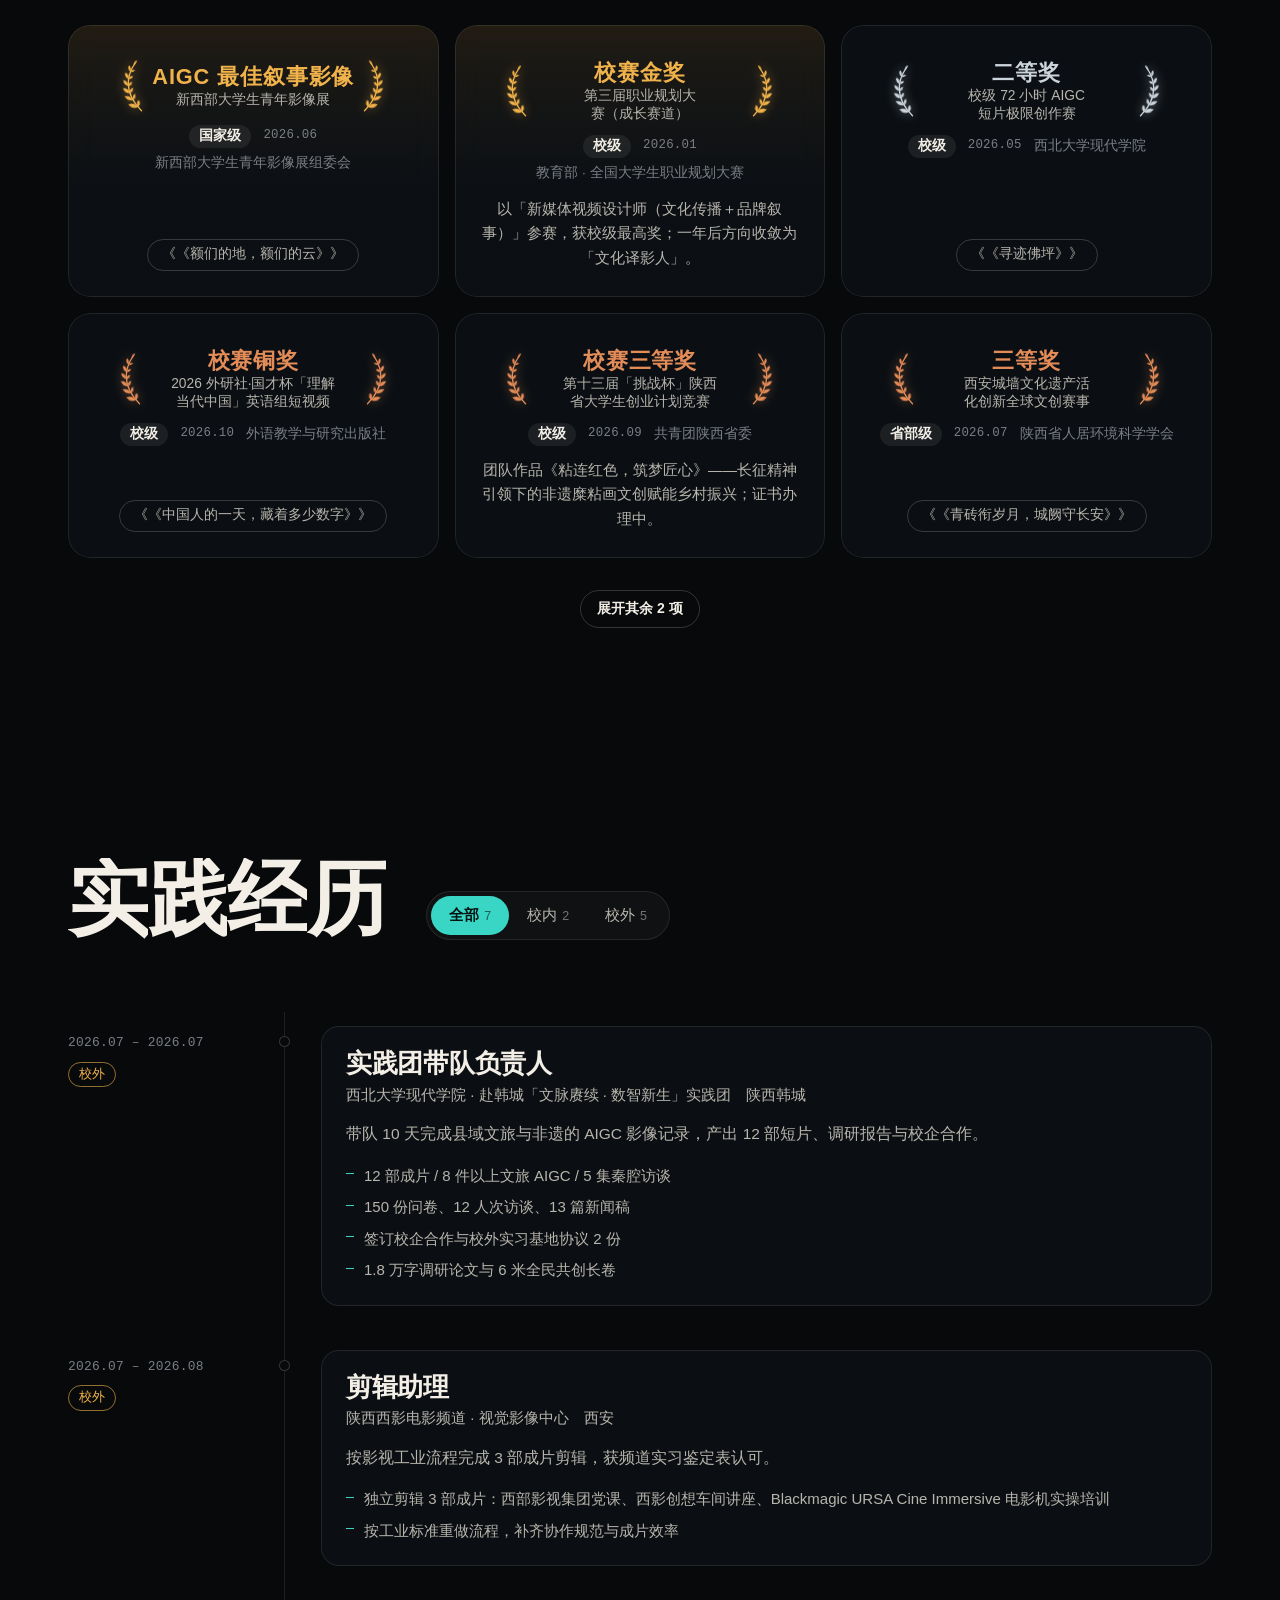
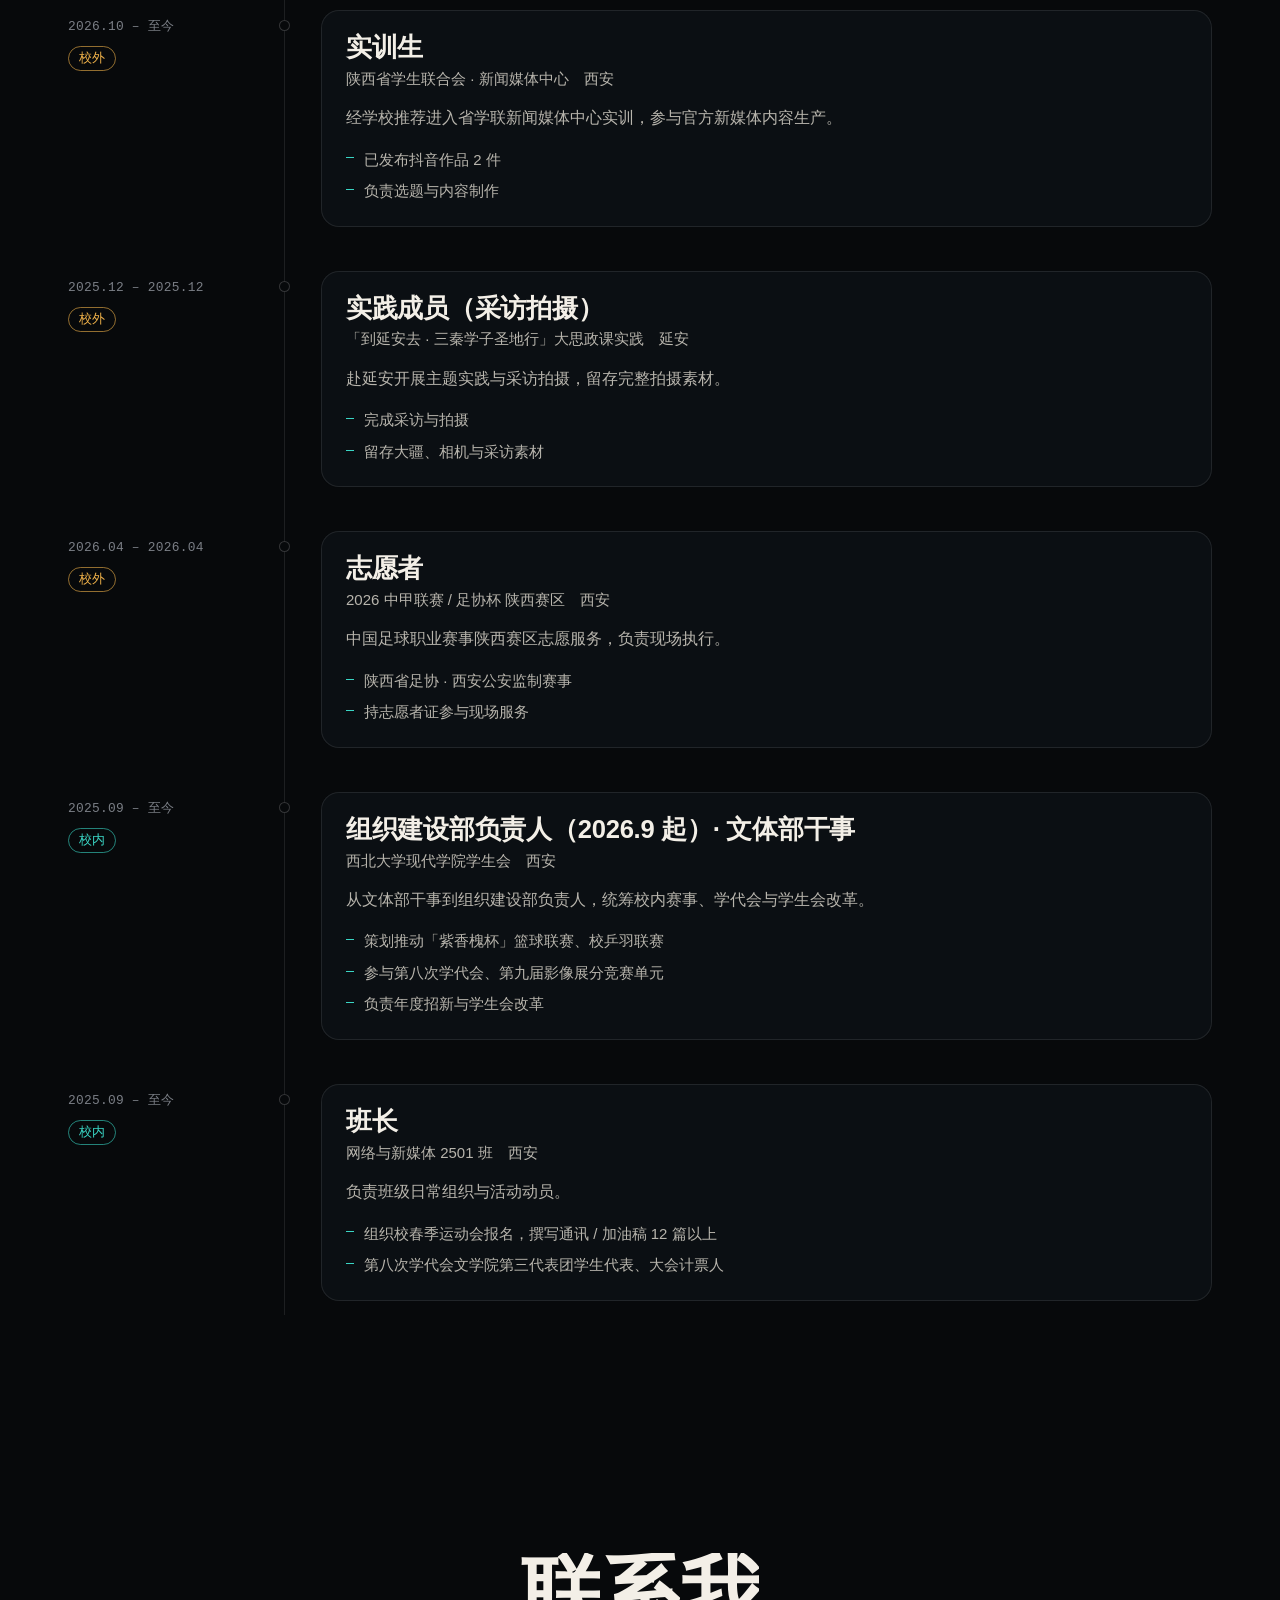
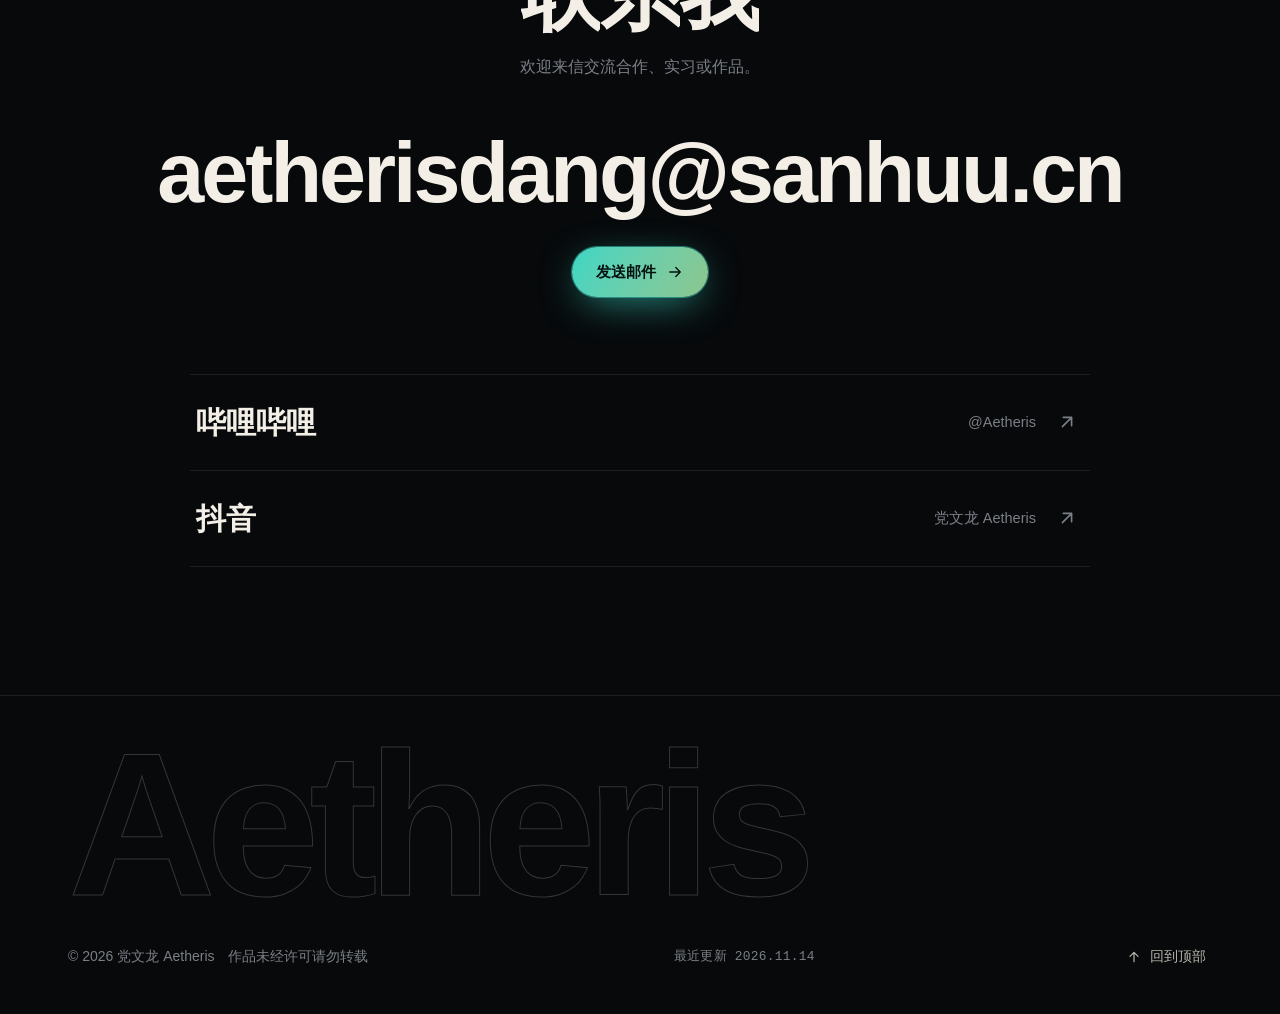
==== commit f62eabe4: "fix: Safari 下「联系我」渐变卡片被实底覆盖（排除 .tile--cta），资源版本号 bump" ====
--- a/index.html
+++ b/index.html
@@ -12,10 +12,10 @@
   <meta property="og:description" content="党文龙 Aetheris 的作品集：AIGC 影像、纪录片与新媒体内容，聚焦文化遗产与数智国际传播。">
   <!-- cms:meta:end -->
   <link rel="icon" href="assets/img/favicon.svg" type="image/svg+xml">
-  <link rel="stylesheet" href="assets/css/style.css?v=20261114a">
-  <link rel="stylesheet" href="assets/css/award.css?v=20261114a">
+  <link rel="stylesheet" href="assets/css/style.css?v=20261114b">
+  <link rel="stylesheet" href="assets/css/award.css?v=20261114b">
   <script>try{var d=document.documentElement,t=localStorage.getItem('theme');if(t)d.dataset.theme=t;if(sessionStorage.getItem('wipe')!==null)d.classList.add('is-entering')}catch(e){}</script>
-  <script type="module" src="assets/js/site.js?v=20261114a"></script>
+  <script type="module" src="assets/js/site.js?v=20261114b"></script>
 </head>
 <body data-page="home">
   <a class="skip" href="#app">跳到正文</a>
--- a/assets/css/style.css
+++ b/assets/css/style.css
@@ -731,10 +731,14 @@
 }
 html.is-safari .hd.is-scrolled,
 html.is-safari .toolbar::before { background: color-mix(in srgb, var(--bg) 94%, transparent); }
-html.is-safari .tile,
+/* 注意排除 .tile--cta：它本身是强调色渐变卡片，不能被这条实底覆盖掉 */
+html.is-safari .tile:not(.tile--cta),
 html.is-safari .hcard,
-html.is-safari .tl__card,
-html.is-safari .nav { background: color-mix(in srgb, var(--surface-solid) 92%, transparent); }
+html.is-safari .tl__card { background: color-mix(in srgb, var(--surface-solid) 92%, transparent); }
+html.is-safari .tile--cta {
+  background: linear-gradient(135deg, color-mix(in srgb, var(--accent) 85%, transparent), color-mix(in srgb, var(--accent) 45%, var(--gold)));
+  color: var(--on-accent);
+}
 html.is-safari .badge-type,
 html.is-safari .play { background: rgba(0, 0, 0, .55); }
 /* 少一层合成层 */
